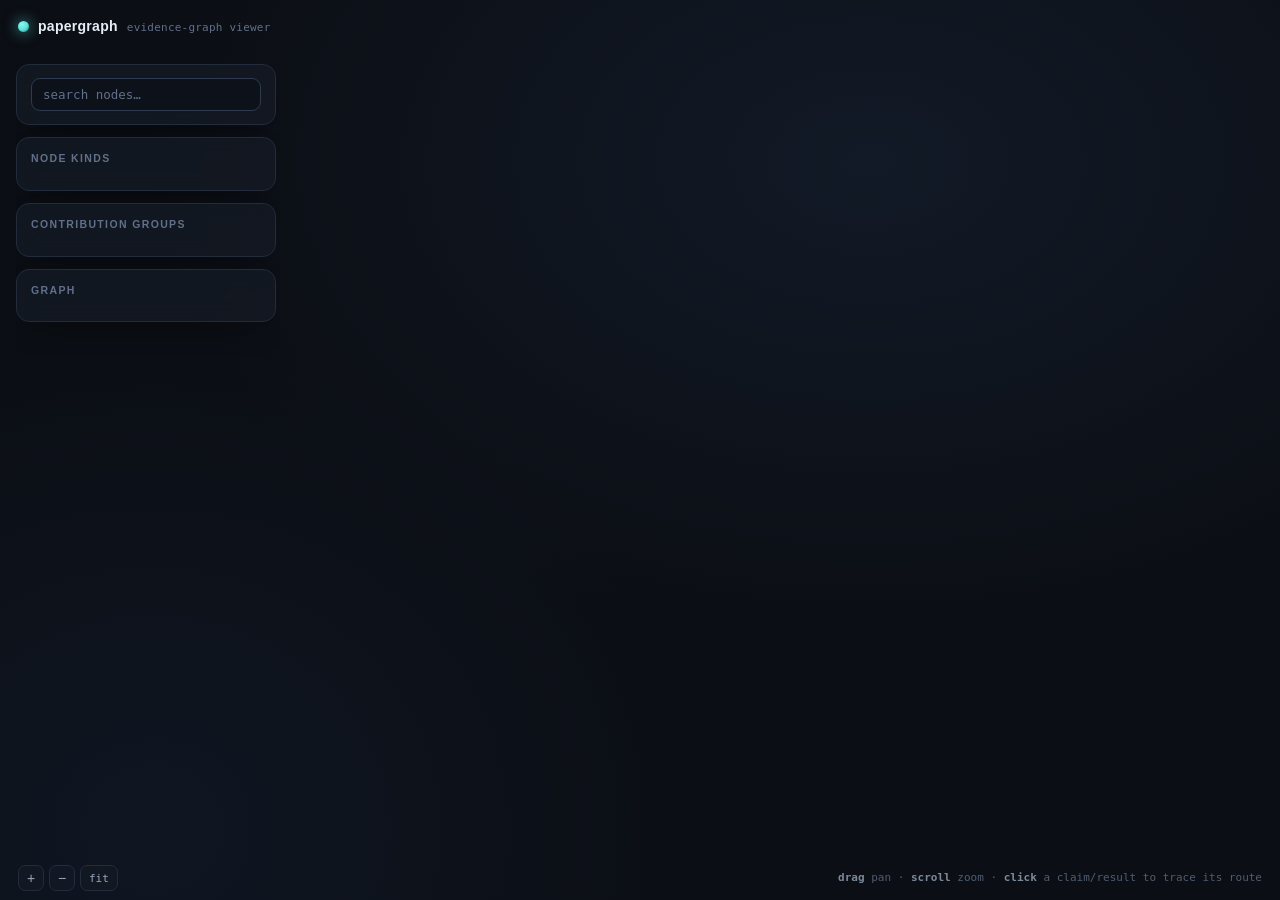
==== src/papergraph/viewer/index.html @ 684fbc09 "papergraph: initial independent release (P4 migration + P5 packaging) CLI (validator + static force-" ====
<!doctype html>
<html lang="en">
<head>
  <meta charset="utf-8">
  <meta name="viewport" content="width=device-width, initial-scale=1">
  <title>papergraph — evidence graph</title>
  <link rel="stylesheet" href="styles.css">
</head>
<body>
<div id="pg-root">
  <canvas id="pg-canvas"></canvas>

  <div id="pg-top">
    <div class="brand">
      <span class="mark"></span>
      <h1>papergraph</h1>
      <span class="sub">evidence-graph viewer</span>
    </div>
    <span class="paper" id="pg-paper"></span>
  </div>

  <div id="pg-rail">
    <div class="card">
      <input class="search" id="pg-search" placeholder="search nodes…" autocomplete="off" spellcheck="false">
    </div>
    <div class="card">
      <h2>Node kinds</h2>
      <div class="legend" id="pg-legend"></div>
    </div>
    <div class="card">
      <h2>Contribution groups</h2>
      <div class="grp" id="pg-groups"></div>
    </div>
    <div class="card">
      <h2>Graph</h2>
      <div class="stats" id="pg-stats"></div>
    </div>
  </div>

  <div id="pg-insp">
    <div class="ihead">
      <button class="iclose" id="pg-close" title="Close (Esc)">✕</button>
      <div id="pg-ihead-inner"></div>
    </div>
    <div class="ibody" id="pg-ibody"></div>
  </div>

  <div id="pg-bot">
    <div class="zoom">
      <button id="pg-zin" title="Zoom in">+</button>
      <button id="pg-zout" title="Zoom out">−</button>
      <button id="pg-zfit" title="Fit / reset" style="width:auto;padding:0 8px;font-size:11px;font-family:var(--mono)">fit</button>
    </div>
    <div class="crumb" id="pg-crumb" style="display:none"></div>
    <div class="hint"><b>drag</b> pan · <b>scroll</b> zoom · <b>click</b> a claim/result to trace its route</div>
  </div>

  <div id="pg-tip"></div>
</div>
  <script src="app.js"></script>
</body>
</html>
---- src/papergraph/viewer/styles.css ----
:root{
  --bg:#0b0e14; --bg2:#0d1119; --panel:rgba(20,26,36,.82); --panel-solid:#141a24;
  --stroke:#232c3a; --stroke2:#2e3a4d; --ink:#e6edf6; --ink-dim:#9aa8bd; --ink-faint:#61708a;
  --accent:#57e0d8; --accent-dim:#2c6f6c;
  --k-artifact:#e0a458; --k-procedure:#3fb8c4; --k-configuration:#8b7fd6;
  --k-result:#5fca7d; --k-claim:#e0678a; --k-gap:#ff5c6c;
  --mono:ui-monospace,"SF Mono","JetBrains Mono",Menlo,Consolas,monospace;
  --sans:ui-sans-serif,-apple-system,"Segoe UI",Roboto,Helvetica,Arial,sans-serif;
}
*{box-sizing:border-box}
#pg-root{position:fixed;inset:0;background:
   radial-gradient(1200px 800px at 68% 18%, #121a27 0%, rgba(18,26,39,0) 60%),
   radial-gradient(1000px 900px at 12% 92%, #0f1622 0%, rgba(15,22,34,0) 55%),
   var(--bg);
  color:var(--ink);font-family:var(--sans);overflow:hidden;
  font-size:14px;line-height:1.5;-webkit-font-smoothing:antialiased}
#pg-canvas{position:absolute;inset:0;display:block;cursor:grab}
#pg-canvas.dragging{cursor:grabbing}
#pg-canvas.overnode{cursor:pointer}

/* ---------- top bar ---------- */
#pg-top{position:absolute;top:0;left:0;right:0;height:52px;display:flex;align-items:center;
  gap:14px;padding:0 18px;pointer-events:none;z-index:5}
#pg-top .brand{display:flex;align-items:baseline;gap:9px;pointer-events:auto}
#pg-top .mark{width:11px;height:11px;border-radius:50%;
  background:radial-gradient(circle at 35% 30%,#8ff5ee,var(--accent) 55%,#1c6b67);
  box-shadow:0 0 14px 1px rgba(87,224,216,.6);align-self:center}
#pg-top h1{margin:0;font-size:14px;font-weight:600;letter-spacing:.02em}
#pg-top .sub{font-family:var(--mono);font-size:11px;color:var(--ink-faint);letter-spacing:.02em}
#pg-top .paper{margin-left:6px;font-size:12.5px;color:var(--ink-dim);pointer-events:auto;
  max-width:44vw;white-space:nowrap;overflow:hidden;text-overflow:ellipsis}

/* ---------- left rail ---------- */
#pg-rail{position:absolute;top:64px;left:16px;bottom:52px;width:264px;z-index:4;
  display:flex;flex-direction:column;gap:12px;overflow:hidden auto;padding-right:4px;
  scrollbar-width:thin;scrollbar-color:var(--stroke2) transparent}
#pg-rail::-webkit-scrollbar{width:7px}
#pg-rail::-webkit-scrollbar-thumb{background:var(--stroke2);border-radius:4px}
.card{background:var(--panel);backdrop-filter:blur(13px);-webkit-backdrop-filter:blur(13px);
  border:1px solid var(--stroke);border-radius:13px;padding:13px 14px;
  box-shadow:0 12px 34px -18px rgba(0,0,0,.8)}
.card h2{margin:0 0 10px;font-size:10.5px;font-weight:600;letter-spacing:.13em;
  text-transform:uppercase;color:var(--ink-faint)}
.search{width:100%;background:var(--bg2);border:1px solid var(--stroke2);border-radius:9px;
  color:var(--ink);font-family:var(--mono);font-size:12.5px;padding:8px 11px;outline:none}
.search:focus{border-color:var(--accent-dim);box-shadow:0 0 0 3px rgba(87,224,216,.09)}
.search::placeholder{color:var(--ink-faint)}

.legend{display:flex;flex-direction:column;gap:2px}
.leg{display:flex;align-items:center;gap:10px;padding:6px 7px;border-radius:8px;cursor:pointer;
  user-select:none;transition:background .12s}
.leg:hover{background:rgba(255,255,255,.04)}
.leg.off{opacity:.36}
.leg .dot{width:11px;height:11px;border-radius:50%;flex:none;box-shadow:0 0 9px -1px currentColor}
.leg .nm{flex:1;font-size:13px;text-transform:capitalize}
.leg .ct{font-family:var(--mono);font-size:11.5px;color:var(--ink-faint);font-variant-numeric:tabular-nums}
.leg.gaprow .dot{background:transparent;border:1.6px dashed var(--k-gap);box-shadow:none}

.grp{display:flex;flex-direction:column;gap:3px}
.grp .g{padding:8px 10px;border-radius:9px;cursor:pointer;border:1px solid transparent;
  transition:background .12s,border-color .12s;user-select:none}
.grp .g:hover{background:rgba(255,255,255,.045)}
.grp .g.active{background:rgba(87,224,216,.09);border-color:var(--accent-dim)}
.grp .g .t{font-size:12.5px;font-weight:550;line-height:1.35}
.grp .g .m{font-family:var(--mono);font-size:10.5px;color:var(--ink-faint);margin-top:3px;
  display:flex;gap:8px;flex-wrap:wrap}
.grp .g .m .tag{padding:1px 6px;border-radius:5px;background:rgba(255,255,255,.05)}

.stats{display:grid;grid-template-columns:1fr 1fr;gap:8px}
.stat{background:var(--bg2);border:1px solid var(--stroke);border-radius:9px;padding:8px 10px}
.stat .v{font-family:var(--mono);font-size:18px;font-weight:600;font-variant-numeric:tabular-nums;
  line-height:1.1}
.stat .l{font-size:10px;color:var(--ink-faint);text-transform:uppercase;letter-spacing:.08em;margin-top:2px}
.stat.gap .v{color:var(--k-gap)}

/* ---------- inspector (right glass floating) ---------- */
#pg-insp{position:absolute;top:64px;right:16px;bottom:52px;width:372px;max-width:calc(100vw - 32px);
  z-index:6;display:flex;flex-direction:column;
  background:var(--panel);backdrop-filter:blur(16px);-webkit-backdrop-filter:blur(16px);
  border:1px solid var(--stroke2);border-radius:15px;overflow:hidden;
  box-shadow:0 26px 60px -24px rgba(0,0,0,.85);
  transform:translateX(calc(100% + 26px));opacity:0;transition:transform .28s cubic-bezier(.22,.7,.3,1),opacity .2s;
  pointer-events:none}
#pg-insp.open{transform:none;opacity:1;pointer-events:auto}
#pg-insp .ihead{padding:16px 18px 13px;border-bottom:1px solid var(--stroke);position:relative}
#pg-insp .kindpill{display:inline-flex;align-items:center;gap:7px;font-family:var(--mono);
  font-size:10.5px;letter-spacing:.09em;text-transform:uppercase;padding:3px 9px;border-radius:20px;
  border:1px solid currentColor;margin-bottom:9px}
#pg-insp .kindpill .d{width:7px;height:7px;border-radius:50%;background:currentColor}
#pg-insp .ititle{font-size:16.5px;font-weight:600;line-height:1.3;letter-spacing:-.01em;
  text-wrap:balance;padding-right:26px}
#pg-insp .iloc{font-family:var(--mono);font-size:11px;color:var(--ink-faint);margin-top:7px}
#pg-insp .iclose{position:absolute;top:14px;right:14px;width:26px;height:26px;border-radius:7px;
  border:1px solid var(--stroke2);background:var(--bg2);color:var(--ink-dim);cursor:pointer;
  font-size:15px;line-height:1;display:grid;place-items:center;pointer-events:auto}
#pg-insp .iclose:hover{color:var(--ink);border-color:var(--accent-dim)}
#pg-insp .ibody{overflow:auto;padding:14px 18px 20px;flex:1;
  scrollbar-width:thin;scrollbar-color:var(--stroke2) transparent}
#pg-insp .ibody::-webkit-scrollbar{width:8px}
#pg-insp .ibody::-webkit-scrollbar-thumb{background:var(--stroke2);border-radius:4px}
.sec{margin-top:16px}
.sec:first-child{margin-top:0}
.sec .sh{font-size:10px;font-weight:600;letter-spacing:.13em;text-transform:uppercase;
  color:var(--ink-faint);margin-bottom:9px;display:flex;align-items:center;gap:8px}
.sec .sh .n{font-family:var(--mono);color:var(--ink-dim)}

.ev{border-left:2px solid var(--stroke2);padding:2px 0 2px 12px;margin-bottom:12px}
.ev .q{font-size:12.5px;line-height:1.55;color:var(--ink)}
.ev .q .qm{color:var(--ink-faint)}
.ev .meta{font-family:var(--mono);font-size:10.5px;color:var(--ink-faint);margin-top:6px;
  display:flex;gap:9px;flex-wrap:wrap}
.ev .meta .pg{color:var(--accent)}
.ev.recon{border-left-color:var(--k-configuration)}

table.meas{width:100%;border-collapse:collapse;font-variant-numeric:tabular-nums}
table.meas th{text-align:left;font-family:var(--mono);font-size:9.5px;font-weight:600;
  letter-spacing:.06em;text-transform:uppercase;color:var(--ink-faint);
  padding:0 8px 7px 0;border-bottom:1px solid var(--stroke)}
table.meas td{padding:7px 8px 7px 0;border-bottom:1px solid rgba(35,44,58,.55);font-size:12px;
  vertical-align:top}
table.meas td.val{font-family:var(--mono);font-weight:600;white-space:nowrap}
table.meas td .u{color:var(--ink-faint);font-weight:400}
table.meas tr:last-child td{border-bottom:none}
.avail{font-family:var(--mono);font-size:9px;padding:1px 5px;border-radius:4px;letter-spacing:.04em}
.avail.reported{background:rgba(95,202,125,.14);color:#8fe0a8}
.avail.derived{background:rgba(139,127,214,.16);color:#b3a9ea}
.avail.absent{background:rgba(255,92,108,.14);color:#ff9aa4}

.chain{display:flex;flex-direction:column;gap:0}
.chain .hop{display:flex;gap:10px;align-items:flex-start;position:relative;padding-bottom:4px}
.chain .hop .rail{display:flex;flex-direction:column;align-items:center;width:14px;flex:none}
.chain .hop .nd{width:11px;height:11px;border-radius:50%;margin-top:4px;flex:none;
  box-shadow:0 0 8px -1px currentColor;background:currentColor}
.chain .hop.gap .nd{background:transparent;border:1.5px dashed var(--k-gap);box-shadow:none}
.chain .hop .ln{width:2px;flex:1;min-height:16px;background:var(--stroke2);margin:2px 0}
.chain .hop.gap .ln,.chain .hop .ln.gapln{background:repeating-linear-gradient(to bottom,var(--k-gap) 0 3px,transparent 3px 7px)}
.chain .hop:last-child .ln{display:none}
.chain .hop .cnt{padding:2px 0 12px;min-width:0}
.chain .hop .cl{font-size:12.5px;line-height:1.35}
.chain .hop .ck{font-family:var(--mono);font-size:9.5px;color:var(--ink-faint);
  text-transform:uppercase;letter-spacing:.05em;margin-top:2px}
.chain .hop.gap .cl{color:var(--k-gap)}
.gapcard{background:rgba(255,92,108,.07);border:1px solid rgba(255,92,108,.3);border-radius:10px;
  padding:12px 13px;margin-top:4px}
.gapcard .q{font-size:12.5px;line-height:1.5;color:#ffd3d7}
.gapcard .lbl{font-family:var(--mono);font-size:9.5px;text-transform:uppercase;letter-spacing:.09em;
  color:var(--k-gap);margin-bottom:7px}
.gapcard .searched{margin-top:10px;font-family:var(--mono);font-size:10.5px;color:var(--ink-faint)}
.gapcard .searched b{color:var(--ink-dim);font-weight:600}
.pill-row{display:flex;flex-wrap:wrap;gap:6px;margin-top:4px}
.pill-row .p{font-family:var(--mono);font-size:10.5px;padding:3px 8px;border-radius:6px;
  background:var(--bg2);border:1px solid var(--stroke);color:var(--ink-dim);cursor:pointer}
.pill-row .p:hover{border-color:var(--accent-dim);color:var(--ink)}
.rationale{font-size:12px;line-height:1.55;color:var(--ink-dim);font-style:italic;margin-bottom:9px}
.hlbadge{display:inline-flex;align-items:center;gap:6px;font-family:var(--mono);font-size:9.5px;
  letter-spacing:.07em;text-transform:uppercase;color:#f0c065;margin:2px 0 9px;padding:3px 9px;
  border:1px solid rgba(224,164,88,.5);border-radius:20px;background:rgba(224,164,88,.09)}
.subbadge{display:inline-block;font-family:var(--mono);font-size:9.5px;letter-spacing:.07em;
  text-transform:uppercase;color:var(--ink-faint);margin:2px 0 9px;padding:3px 9px;
  border:1px solid var(--stroke2);border-radius:20px}
.supitem{border:1px solid var(--stroke);border-radius:10px;padding:11px 12px;margin-bottom:10px;background:var(--bg2)}
.suphead{font-size:12px;color:var(--ink-dim);margin-bottom:8px}
.suphead .badge{font-family:var(--mono);font-size:9px;text-transform:uppercase;padding:1px 6px;
  border-radius:4px;margin-right:6px;letter-spacing:.04em}
.suphead .badge.explicit{background:rgba(95,202,125,.16);color:#8fe0a8}
.suphead .badge.reconstructed{background:rgba(139,127,214,.16);color:#b3a9ea}
.lnknode{color:var(--ink);cursor:pointer;border-bottom:1px dotted var(--stroke2)}
.lnknode:hover{color:var(--accent);border-color:var(--accent)}

/* ---------- bottom bar ---------- */
#pg-bot{position:absolute;left:0;right:0;bottom:0;height:44px;display:flex;align-items:center;
  gap:14px;padding:0 18px;font-family:var(--mono);font-size:11px;color:var(--ink-faint);
  z-index:5;pointer-events:none}
#pg-bot .crumb{pointer-events:auto;display:flex;align-items:center;gap:9px;
  background:var(--panel);border:1px solid var(--stroke);border-radius:9px;padding:5px 11px;
  backdrop-filter:blur(10px);-webkit-backdrop-filter:blur(10px);max-width:60vw}
#pg-bot .crumb .lvl{color:var(--accent);font-weight:600}
#pg-bot .crumb .x{cursor:pointer;color:var(--ink-faint);padding-left:4px}
#pg-bot .crumb .x:hover{color:var(--ink)}
#pg-bot .hint{margin-left:auto;pointer-events:none;opacity:.8}
#pg-bot .hint b{color:var(--ink-dim);font-weight:600}
#pg-bot .zoom{pointer-events:auto;display:flex;gap:5px}
#pg-bot .zoom button{width:26px;height:26px;border-radius:7px;border:1px solid var(--stroke);
  background:var(--panel);color:var(--ink-dim);cursor:pointer;font-size:14px;line-height:1;
  backdrop-filter:blur(10px);-webkit-backdrop-filter:blur(10px)}
#pg-bot .zoom button:hover{color:var(--ink);border-color:var(--accent-dim)}

/* floating hover tooltip */
#pg-tip{position:absolute;z-index:8;pointer-events:none;background:var(--panel-solid);
  border:1px solid var(--stroke2);border-radius:8px;padding:6px 10px;font-size:12px;
  max-width:280px;box-shadow:0 10px 30px -12px rgba(0,0,0,.9);opacity:0;transition:opacity .1s;
  transform:translate(-50%,-118%)}
#pg-tip .tk{font-family:var(--mono);font-size:9.5px;text-transform:uppercase;letter-spacing:.06em;
  display:block;margin-bottom:2px}
@media (max-width:900px){
  #pg-rail{display:none}
  #pg-insp{width:calc(100vw - 32px);top:auto;bottom:52px;height:min(56vh,440px)}
  #pg-top .paper{max-width:30vw}
}
@media (prefers-reduced-motion:reduce){#pg-insp{transition:none}}
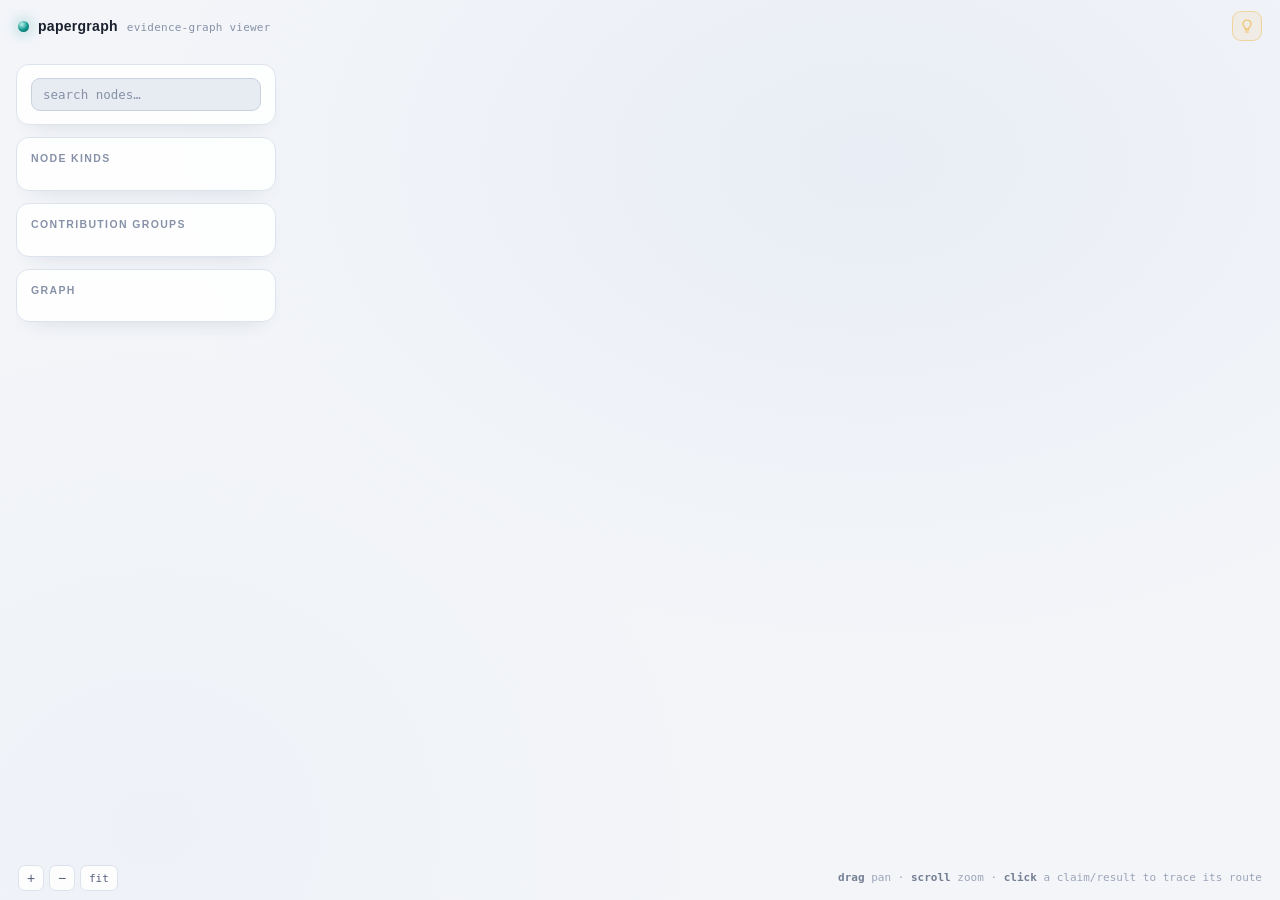
==== commit 247e8295: "viewer: light/dark toggle + full-chain highlight on claim click 1. Light/dark toggle: a bulb button " ====
--- a/src/papergraph/viewer/index.html
+++ b/src/papergraph/viewer/index.html
@@ -17,6 +17,11 @@
       <span class="sub">evidence-graph viewer</span>
     </div>
     <span class="paper" id="pg-paper"></span>
+    <button class="theme-btn" id="pg-theme" type="button" title="Toggle light / dark theme" aria-label="Toggle light / dark theme">
+      <svg viewBox="0 0 24 24" width="16" height="16" fill="none" stroke="currentColor" stroke-width="1.6" stroke-linecap="round" stroke-linejoin="round">
+        <path d="M9 18h6M10 21h4M12 3a6 6 0 0 0-3.5 10.9c.6.45 1 1.18 1 1.98V16h5v-.12c0-.8.4-1.53 1-1.98A6 6 0 0 0 12 3Z"/>
+      </svg>
+    </button>
   </div>
 
   <div id="pg-rail">
--- a/src/papergraph/viewer/styles.css
+++ b/src/papergraph/viewer/styles.css
@@ -29,6 +29,12 @@
 #pg-top .sub{font-family:var(--mono);font-size:11px;color:var(--ink-faint);letter-spacing:.02em}
 #pg-top .paper{margin-left:6px;font-size:12.5px;color:var(--ink-dim);pointer-events:auto;
   max-width:44vw;white-space:nowrap;overflow:hidden;text-overflow:ellipsis}
+#pg-top .theme-btn{margin-left:auto;pointer-events:auto;display:grid;place-items:center;
+  width:30px;height:30px;border-radius:9px;border:1px solid var(--stroke);
+  background:var(--panel);backdrop-filter:blur(10px);-webkit-backdrop-filter:blur(10px);
+  color:var(--ink-dim);cursor:pointer;transition:color .15s,border-color .15s,background .15s}
+#pg-top .theme-btn:hover{color:var(--ink);border-color:var(--accent-dim)}
+#pg-top .theme-btn.on{color:#f0c065;border-color:rgba(240,192,101,.55);background:rgba(240,192,101,.12)}
 
 /* ---------- left rail ---------- */
 #pg-rail{position:absolute;top:64px;left:16px;bottom:52px;width:264px;z-index:4;
@@ -198,3 +204,37 @@
   #pg-top .paper{max-width:30vw}
 }
 @media (prefers-reduced-motion:reduce){#pg-insp{transition:none}}
+
+/* ---------- light theme (data-theme="light", set by the bulb toggle in app.js;
+   defaults to the OS preference on first load, then remembers the manual choice) ---------- */
+:root[data-theme="light"]{
+  --bg:#f3f5f9; --bg2:#e7ebf2; --panel:rgba(255,255,255,.86); --panel-solid:#ffffff;
+  --stroke:#dde3ec; --stroke2:#c9d1de; --ink:#1a212e; --ink-dim:#55617a; --ink-faint:#8792a8;
+  --accent:#0e948c; --accent-dim:#8fd6d1;
+}
+:root[data-theme="light"] #pg-root{background:
+   radial-gradient(1200px 800px at 68% 18%, #e9edf5 0%, rgba(233,237,245,0) 60%),
+   radial-gradient(1000px 900px at 12% 92%, #eef1f7 0%, rgba(238,241,247,0) 55%),
+   var(--bg);}
+:root[data-theme="light"] #pg-top .mark{background:radial-gradient(circle at 35% 30%,#bdf3ee,var(--accent) 55%,#0a5e58);
+  box-shadow:0 0 14px 1px rgba(14,148,140,.4)}
+:root[data-theme="light"] .card,
+:root[data-theme="light"] #pg-insp,
+:root[data-theme="light"] #pg-bot .crumb,
+:root[data-theme="light"] #pg-bot .zoom button,
+:root[data-theme="light"] #pg-top .theme-btn{box-shadow:0 10px 26px -16px rgba(30,40,60,.2)}
+:root[data-theme="light"] #pg-tip{box-shadow:0 10px 24px -12px rgba(30,40,60,.25)}
+:root[data-theme="light"] .search:focus{box-shadow:0 0 0 3px rgba(14,148,140,.12)}
+:root[data-theme="light"] .leg:hover,
+:root[data-theme="light"] .grp .g:hover{background:rgba(10,20,35,.045)}
+:root[data-theme="light"] .grp .g.active{background:rgba(14,148,140,.10)}
+:root[data-theme="light"] .grp .g .m .tag{background:rgba(10,20,35,.05)}
+:root[data-theme="light"] table.meas td{border-bottom:1px solid rgba(20,30,45,.12)}
+:root[data-theme="light"] .avail.reported{background:rgba(24,128,72,.14);color:#137a41}
+:root[data-theme="light"] .avail.derived{background:rgba(108,90,196,.14);color:#5b46b8}
+:root[data-theme="light"] .avail.absent{background:rgba(211,52,68,.13);color:#b3243b}
+:root[data-theme="light"] .gapcard{background:rgba(211,52,68,.06);border-color:rgba(211,52,68,.28)}
+:root[data-theme="light"] .gapcard .q{color:#9c2436}
+:root[data-theme="light"] .hlbadge{color:#8a5c1c;border-color:rgba(176,116,32,.5);background:rgba(176,116,32,.10)}
+:root[data-theme="light"] .suphead .badge.explicit{background:rgba(24,128,72,.14);color:#137a41}
+:root[data-theme="light"] .suphead .badge.reconstructed{background:rgba(108,90,196,.14);color:#5b46b8}
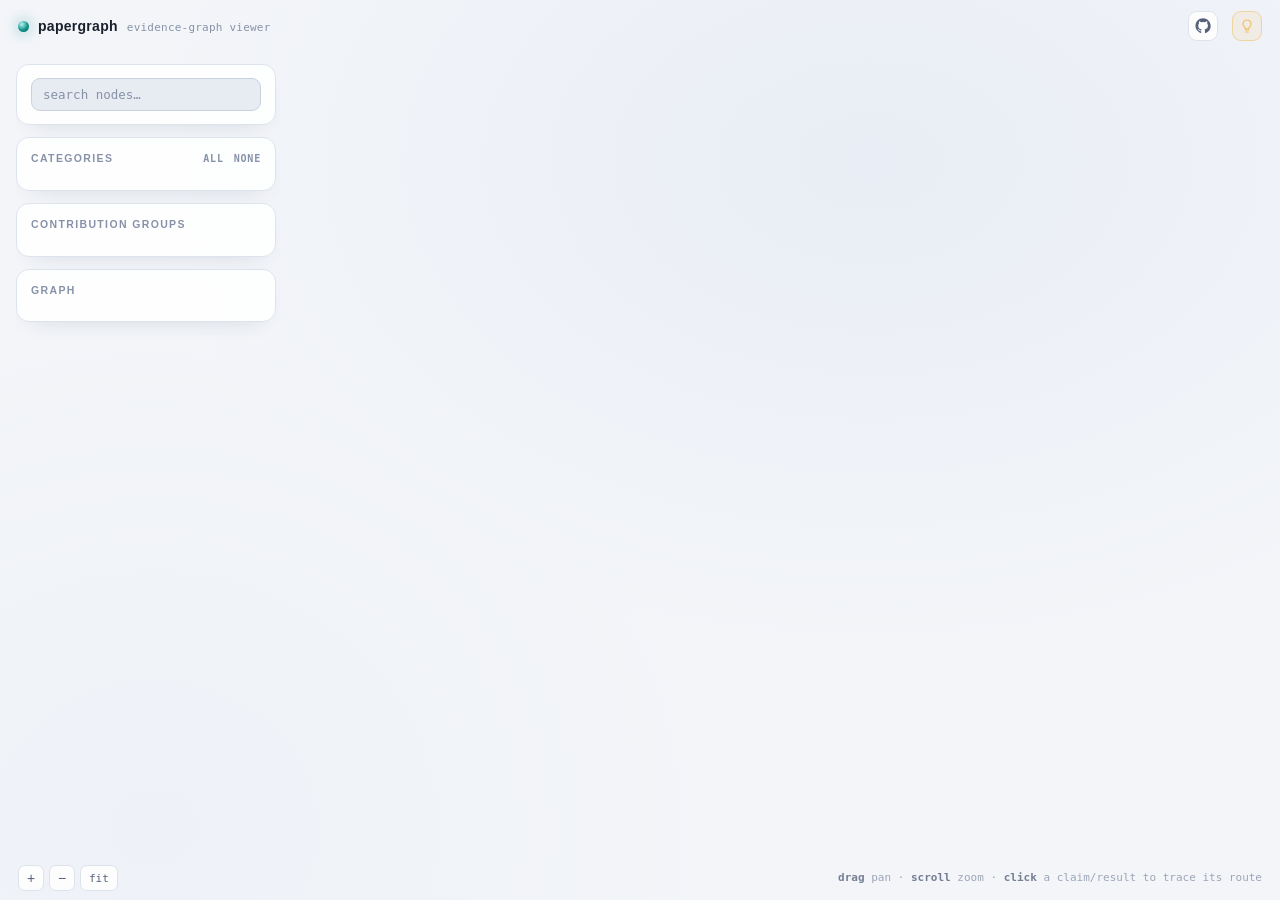
==== commit 90315d7f: "viewer: rename kind legend to Categories, add All/None bulk toggle, GitHub link 1. 'Node kinds' -> '" ====
--- a/src/papergraph/viewer/index.html
+++ b/src/papergraph/viewer/index.html
@@ -17,7 +17,18 @@
       <span class="sub">evidence-graph viewer</span>
     </div>
     <span class="paper" id="pg-paper"></span>
-    <button class="theme-btn" id="pg-theme" type="button" title="Toggle light / dark theme" aria-label="Toggle light / dark theme">
+    <a class="icon-btn" id="pg-github" href="https://github.com/ZakuZakuu/papergraph" target="_blank" rel="noopener noreferrer" title="View on GitHub" aria-label="View on GitHub">
+      <svg viewBox="0 0 24 24" width="16" height="16" fill="currentColor">
+        <path d="M12 .5C5.73.5.75 5.48.75 11.75c0 5.02 3.26 9.28 7.78 10.78.57.1.78-.25.78-.55
+          0-.27-.01-1.16-.02-2.11-3.17.69-3.84-1.35-3.84-1.35-.52-1.32-1.26-1.67-1.26-1.67-1.03-.7.08-.69.08-.69
+          1.14.08 1.74 1.17 1.74 1.17 1.01 1.73 2.65 1.23 3.3.94.1-.73.4-1.23.72-1.51-2.53-.29-5.19-1.27-5.19-5.63
+          0-1.24.44-2.26 1.17-3.05-.12-.29-.51-1.45.11-3.02 0 0 .96-.31 3.14 1.16a10.9 10.9 0 0 1 5.72 0
+          c2.18-1.47 3.14-1.16 3.14-1.16.62 1.57.23 2.73.11 3.02.73.79 1.17 1.81 1.17 3.05 0 4.37-2.67 5.34-5.21 5.62
+          .41.36.77 1.07.77 2.15 0 1.55-.01 2.8-.01 3.18 0 .3.2.66.79.55 4.52-1.51 7.78-5.76 7.78-10.78
+          C23.25 5.48 18.27.5 12 .5Z"/>
+      </svg>
+    </a>
+    <button class="icon-btn theme-btn" id="pg-theme" type="button" title="Toggle light / dark theme" aria-label="Toggle light / dark theme">
       <svg viewBox="0 0 24 24" width="16" height="16" fill="none" stroke="currentColor" stroke-width="1.6" stroke-linecap="round" stroke-linejoin="round">
         <path d="M9 18h6M10 21h4M12 3a6 6 0 0 0-3.5 10.9c.6.45 1 1.18 1 1.98V16h5v-.12c0-.8.4-1.53 1-1.98A6 6 0 0 0 12 3Z"/>
       </svg>
@@ -29,7 +40,13 @@
       <input class="search" id="pg-search" placeholder="search nodes…" autocomplete="off" spellcheck="false">
     </div>
     <div class="card">
-      <h2>Node kinds</h2>
+      <div class="card-head">
+        <h2>Categories</h2>
+        <div class="head-actions">
+          <button type="button" id="pg-legend-all">All</button>
+          <button type="button" id="pg-legend-none">None</button>
+        </div>
+      </div>
       <div class="legend" id="pg-legend"></div>
     </div>
     <div class="card">
--- a/src/papergraph/viewer/styles.css
+++ b/src/papergraph/viewer/styles.css
@@ -29,11 +29,13 @@
 #pg-top .sub{font-family:var(--mono);font-size:11px;color:var(--ink-faint);letter-spacing:.02em}
 #pg-top .paper{margin-left:6px;font-size:12.5px;color:var(--ink-dim);pointer-events:auto;
   max-width:44vw;white-space:nowrap;overflow:hidden;text-overflow:ellipsis}
-#pg-top .theme-btn{margin-left:auto;pointer-events:auto;display:grid;place-items:center;
+#pg-top .icon-btn{pointer-events:auto;display:grid;place-items:center;
   width:30px;height:30px;border-radius:9px;border:1px solid var(--stroke);
   background:var(--panel);backdrop-filter:blur(10px);-webkit-backdrop-filter:blur(10px);
-  color:var(--ink-dim);cursor:pointer;transition:color .15s,border-color .15s,background .15s}
-#pg-top .theme-btn:hover{color:var(--ink);border-color:var(--accent-dim)}
+  color:var(--ink-dim);cursor:pointer;text-decoration:none;
+  transition:color .15s,border-color .15s,background .15s}
+#pg-top .icon-btn:hover{color:var(--ink);border-color:var(--accent-dim)}
+#pg-top #pg-github{margin-left:auto}
 #pg-top .theme-btn.on{color:#f0c065;border-color:rgba(240,192,101,.55);background:rgba(240,192,101,.12)}
 
 /* ---------- left rail ---------- */
@@ -47,6 +49,13 @@
   box-shadow:0 12px 34px -18px rgba(0,0,0,.8)}
 .card h2{margin:0 0 10px;font-size:10.5px;font-weight:600;letter-spacing:.13em;
   text-transform:uppercase;color:var(--ink-faint)}
+.card-head{display:flex;align-items:baseline;justify-content:space-between;margin-bottom:10px}
+.card-head h2{margin-bottom:0}
+.card-head .head-actions{display:flex;gap:10px}
+.card-head .head-actions button{background:none;border:none;padding:0;cursor:pointer;
+  font-family:var(--mono);font-size:10px;font-weight:600;letter-spacing:.08em;
+  text-transform:uppercase;color:var(--ink-faint);transition:color .12s}
+.card-head .head-actions button:hover{color:var(--accent)}
 .search{width:100%;background:var(--bg2);border:1px solid var(--stroke2);border-radius:9px;
   color:var(--ink);font-family:var(--mono);font-size:12.5px;padding:8px 11px;outline:none}
 .search:focus{border-color:var(--accent-dim);box-shadow:0 0 0 3px rgba(87,224,216,.09)}
@@ -222,7 +231,7 @@
 :root[data-theme="light"] #pg-insp,
 :root[data-theme="light"] #pg-bot .crumb,
 :root[data-theme="light"] #pg-bot .zoom button,
-:root[data-theme="light"] #pg-top .theme-btn{box-shadow:0 10px 26px -16px rgba(30,40,60,.2)}
+:root[data-theme="light"] #pg-top .icon-btn{box-shadow:0 10px 26px -16px rgba(30,40,60,.2)}
 :root[data-theme="light"] #pg-tip{box-shadow:0 10px 24px -12px rgba(30,40,60,.25)}
 :root[data-theme="light"] .search:focus{box-shadow:0 0 0 3px rgba(14,148,140,.12)}
 :root[data-theme="light"] .leg:hover,
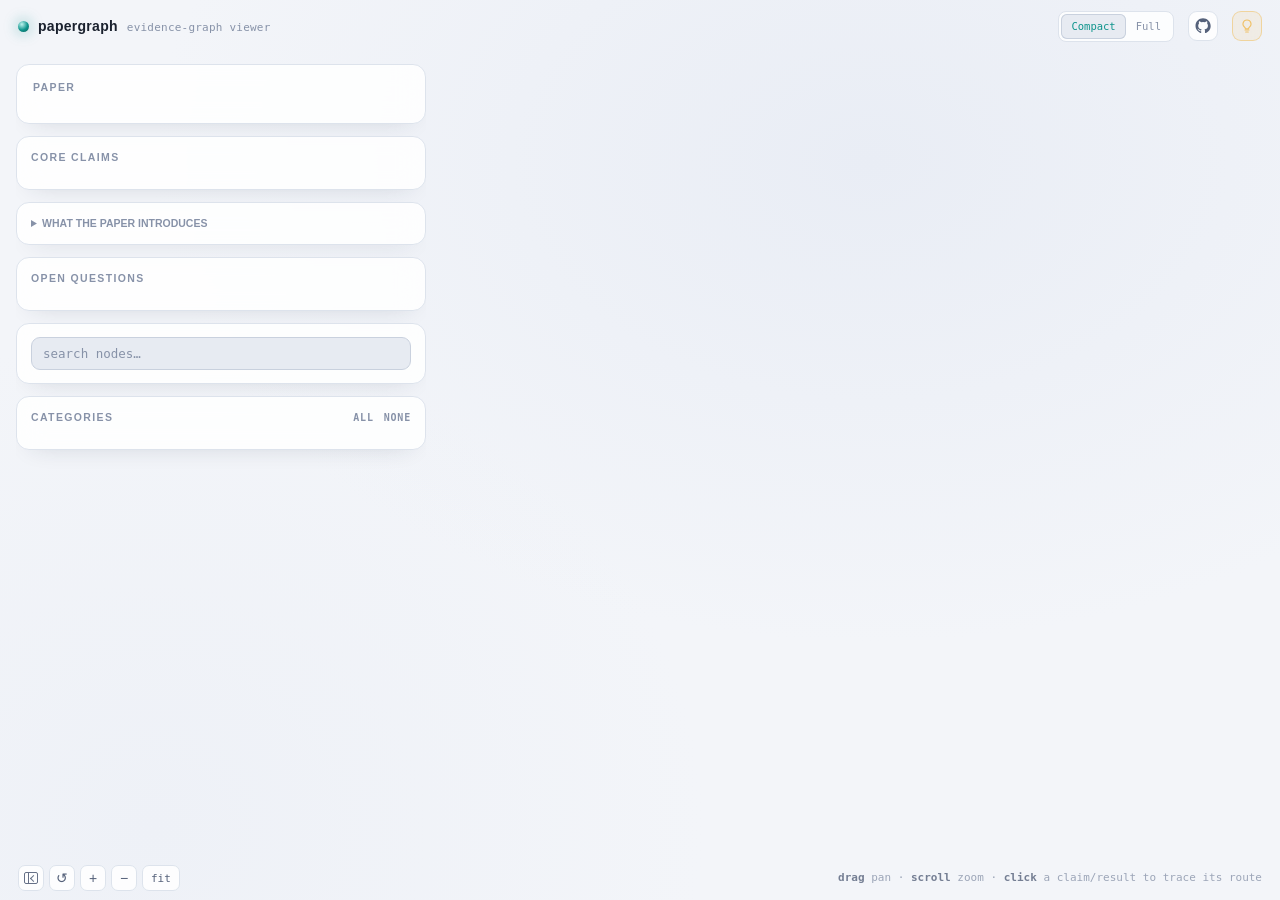
==== commit 10f2a63f: "viewer: restore compact claim-first experience" ====
--- a/src/papergraph/viewer/index.html
+++ b/src/papergraph/viewer/index.html
@@ -17,6 +17,10 @@
       <span class="sub">evidence-graph viewer</span>
     </div>
     <span class="paper" id="pg-paper"></span>
+    <div class="view-switch" role="group" aria-label="Graph view">
+      <button id="pg-mode-compact" class="active" type="button" aria-pressed="true">Compact</button>
+      <button id="pg-mode-full" type="button" aria-pressed="false">Full</button>
+    </div>
     <a class="icon-btn" id="pg-github" href="https://github.com/ZakuZakuu/papergraph" target="_blank" rel="noopener noreferrer" title="View on GitHub" aria-label="View on GitHub">
       <svg viewBox="0 0 24 24" width="16" height="16" fill="currentColor">
         <path d="M12 .5C5.73.5.75 5.48.75 11.75c0 5.02 3.26 9.28 7.78 10.78.57.1.78-.25.78-.55
@@ -36,6 +40,24 @@
   </div>
 
   <div id="pg-rail">
+    <section class="card paper-overview">
+      <h2>Paper</h2>
+      <div class="paper-summary" id="pg-paper-summary"></div>
+      <div class="reading-basis" id="pg-reading-basis"></div>
+      <div class="reading-stats" id="pg-reading-stats"></div>
+    </section>
+    <section class="card" id="pg-core-claims">
+      <h2>Core claims</h2>
+      <div class="reading-outline" id="pg-outline"></div>
+    </section>
+    <details class="card introduces" id="pg-introduces">
+      <summary>What the paper introduces</summary>
+      <div id="pg-structural"></div>
+    </details>
+    <section class="card questions-card">
+      <h2>Open questions</h2>
+      <div class="open-questions" id="pg-open-questions"></div>
+    </section>
     <div class="card">
       <input class="search" id="pg-search" placeholder="search nodes…" autocomplete="off" spellcheck="false">
     </div>
@@ -49,26 +71,47 @@
       </div>
       <div class="legend" id="pg-legend"></div>
     </div>
-    <div class="card">
-      <h2>Contribution groups</h2>
-      <div class="grp" id="pg-groups"></div>
-    </div>
-    <div class="card">
+    <div class="card full-only">
       <h2>Graph</h2>
       <div class="stats" id="pg-stats"></div>
     </div>
   </div>
+  <div id="pg-rail-resizer" role="separator" tabindex="0"
+    aria-label="Resize sidebar" aria-orientation="vertical"
+    aria-valuemin="320" aria-valuemax="600" aria-valuenow="410"></div>
 
-  <div id="pg-insp">
+  <div id="pg-claim-browser" class="detail-panel claim-panel">
     <div class="ihead">
-      <button class="iclose" id="pg-close" title="Close (Esc)">✕</button>
-      <div id="pg-ihead-inner"></div>
+      <button class="iclose" id="pg-claim-close" title="Close claim browser" aria-label="Close claim browser">✕</button>
+      <div id="pg-claim-head"></div>
     </div>
-    <div class="ibody" id="pg-ibody"></div>
+    <div class="ibody" id="pg-claim-body"></div>
+  </div>
+  <div id="pg-claim-resizer" role="separator" tabindex="0"
+    aria-label="Resize claim browser" aria-orientation="vertical"
+    aria-valuemin="300" aria-valuemax="520" aria-valuenow="372"></div>
+
+  <div id="pg-detail-inspector" class="detail-panel node-panel">
+    <div class="ihead">
+      <button class="iclose" id="pg-detail-close" title="Close inspector" aria-label="Close inspector">✕</button>
+      <div id="pg-detail-head"></div>
+    </div>
+    <div class="ibody" id="pg-detail-body"></div>
+  </div>
+  <div id="pg-detail-resizer" role="separator" tabindex="0"
+    aria-label="Resize node inspector" aria-orientation="vertical"
+    aria-valuemin="300" aria-valuemax="520" aria-valuenow="372"></div>
+  <div class="claim-detail-tabs" id="pg-mobile-tabs" aria-label="Inspector view">
+    <button type="button" id="pg-tab-claim" class="active">Claim</button>
+    <button type="button" id="pg-tab-detail">Node</button>
   </div>
 
   <div id="pg-bot">
     <div class="zoom">
+      <button id="pg-rail-toggle" type="button" title="Collapse sidebar"
+        aria-label="Collapse sidebar" aria-expanded="true"><span class="sidebar-glyph" aria-hidden="true"></span></button>
+      <button id="pg-layout-reset" type="button" title="Restore default layout"
+        aria-label="Restore default layout">&#8634;</button>
       <button id="pg-zin" title="Zoom in">+</button>
       <button id="pg-zout" title="Zoom out">−</button>
       <button id="pg-zfit" title="Fit / reset" style="width:auto;padding:0 8px;font-size:11px;font-family:var(--mono)">fit</button>
--- a/src/papergraph/viewer/styles.css
+++ b/src/papergraph/viewer/styles.css
@@ -4,6 +4,8 @@
   --accent:#57e0d8; --accent-dim:#2c6f6c;
   --k-artifact:#e0a458; --k-procedure:#3fb8c4; --k-configuration:#8b7fd6;
   --k-result:#5fca7d; --k-claim:#e0678a; --k-gap:#ff5c6c;
+  --k-contribution:#e0a458; --k-result-region:#66b8a8;
+  --rail-width:410px; --claim-width:372px; --detail-width:372px;
   --mono:ui-monospace,"SF Mono","JetBrains Mono",Menlo,Consolas,monospace;
   --sans:ui-sans-serif,-apple-system,"Segoe UI",Roboto,Helvetica,Arial,sans-serif;
 }
@@ -29,26 +31,102 @@
 #pg-top .sub{font-family:var(--mono);font-size:11px;color:var(--ink-faint);letter-spacing:.02em}
 #pg-top .paper{margin-left:6px;font-size:12.5px;color:var(--ink-dim);pointer-events:auto;
   max-width:44vw;white-space:nowrap;overflow:hidden;text-overflow:ellipsis}
+.view-switch{display:flex;align-items:center;padding:2px;border:1px solid var(--stroke);
+  border-radius:8px;background:var(--panel);pointer-events:auto;margin-left:auto}
+.view-switch button{height:25px;padding:0 10px;border:0;border-radius:6px;background:transparent;
+  color:var(--ink-faint);font-family:var(--mono);font-size:10.5px;cursor:pointer}
+.view-switch button:hover{color:var(--ink)}
+.view-switch button.active{background:var(--bg2);color:var(--accent);box-shadow:inset 0 0 0 1px var(--stroke2)}
 #pg-top .icon-btn{pointer-events:auto;display:grid;place-items:center;
   width:30px;height:30px;border-radius:9px;border:1px solid var(--stroke);
   background:var(--panel);backdrop-filter:blur(10px);-webkit-backdrop-filter:blur(10px);
   color:var(--ink-dim);cursor:pointer;text-decoration:none;
   transition:color .15s,border-color .15s,background .15s}
 #pg-top .icon-btn:hover{color:var(--ink);border-color:var(--accent-dim)}
-#pg-top #pg-github{margin-left:auto}
+#pg-top #pg-github{margin-left:0}
 #pg-top .theme-btn.on{color:#f0c065;border-color:rgba(240,192,101,.55);background:rgba(240,192,101,.12)}
 
 /* ---------- left rail ---------- */
-#pg-rail{position:absolute;top:64px;left:16px;bottom:52px;width:264px;z-index:4;
-  display:flex;flex-direction:column;gap:12px;overflow:hidden auto;padding-right:4px;
-  scrollbar-width:thin;scrollbar-color:var(--stroke2) transparent}
-#pg-rail::-webkit-scrollbar{width:7px}
-#pg-rail::-webkit-scrollbar-thumb{background:var(--stroke2);border-radius:4px}
+#pg-rail{position:absolute;top:64px;left:16px;bottom:52px;width:var(--rail-width);z-index:4;
+  display:flex;flex-direction:column;gap:12px;overflow:hidden auto;padding-right:0;
+  scrollbar-width:none;
+  transition:width .22s cubic-bezier(.22,.7,.3,1)}
+#pg-rail::-webkit-scrollbar{display:none}
+#pg-rail-resizer{position:absolute;top:64px;bottom:52px;
+  left:calc(16px + var(--rail-width) - 3px);width:7px;z-index:6;
+  cursor:col-resize;touch-action:none;outline:none}
+#pg-rail-resizer::after{content:"";position:absolute;top:8px;bottom:8px;left:3px;width:1px;
+  background:transparent;transition:background .12s,box-shadow .12s}
+#pg-rail-resizer:hover::after,#pg-rail-resizer:focus-visible::after,
+#pg-rail-resizer.dragging::after{background:var(--accent);box-shadow:0 0 8px var(--accent)}
+.rail-resizing #pg-rail{transition:none}
+.rail-resizing,#pg-rail-resizer.dragging{cursor:col-resize}
+.rail-collapsed #pg-rail{width:16px;overflow:hidden;padding:0}
+.rail-collapsed #pg-rail .card{display:none}
+.rail-collapsed #pg-rail-resizer{display:none}
+.rail-collapsed.rail-resizing #pg-rail-resizer{display:block;left:29px}
 .card{background:var(--panel);backdrop-filter:blur(13px);-webkit-backdrop-filter:blur(13px);
   border:1px solid var(--stroke);border-radius:13px;padding:13px 14px;
   box-shadow:0 12px 34px -18px rgba(0,0,0,.8)}
 .card h2{margin:0 0 10px;font-size:10.5px;font-weight:600;letter-spacing:.13em;
   text-transform:uppercase;color:var(--ink-faint)}
+.full-only{display:none}
+#pg-root.compact-mode .compact-only{display:block}
+#pg-root.full-mode .full-only{display:block}
+
+.paper-overview{padding:15px 16px}
+.paper-summary{font-size:15px;font-weight:600;line-height:1.35;text-wrap:balance}
+.reading-basis{margin-top:9px;font-size:11.5px;line-height:1.45;color:var(--ink-faint)}
+.reading-stats{display:flex;gap:7px;flex-wrap:wrap;margin-top:12px}
+.reading-stats .summary-stat{font-family:var(--mono);font-size:10.5px;color:var(--ink-dim);
+  border:1px solid var(--stroke);background:var(--bg2);padding:3px 7px;border-radius:6px}
+.reading-stats .summary-stat b{color:var(--ink);font-size:12px;margin-right:3px}
+.reading-stats .summary-stat.gaps b{color:var(--k-gap)}
+
+.reading-outline{display:flex;flex-direction:column;gap:13px}
+.outline-group{border-top:1px solid var(--stroke);padding-top:12px}
+.outline-group:first-child{border-top:0;padding-top:0}
+.outline-group.active .outline-title{color:var(--accent)}
+.outline-group-head{width:100%;display:grid;grid-template-columns:28px minmax(0,1fr) auto;
+  gap:9px;align-items:start;border:0;background:transparent;color:inherit;text-align:left;
+  padding:3px 2px 7px;cursor:pointer}
+.outline-group-head:hover .outline-title{color:var(--accent)}
+.outline-index{font-family:var(--mono);font-size:10px;color:var(--k-contribution);padding-top:2px}
+.outline-title{font-size:13.5px;font-weight:600;line-height:1.35;transition:color .12s}
+.outline-type{font-family:var(--mono);font-size:9px;text-transform:uppercase;color:var(--ink-faint);
+  border:1px solid var(--stroke);border-radius:5px;padding:2px 5px}
+.outline-claims{display:flex;flex-direction:column;gap:4px;margin-left:30px}
+.outline-summary{margin:0 2px 8px 30px;font-size:11.5px;line-height:1.45;color:var(--ink-dim)}
+.outline-claim{width:100%;display:grid;grid-template-columns:28px minmax(0,1fr);
+  gap:7px;padding:8px 9px;border:1px solid transparent;border-radius:8px;
+  background:transparent;color:inherit;text-align:left;cursor:pointer}
+.outline-claim:hover{background:rgba(255,255,255,.04)}
+.outline-claim.active{background:rgba(224,103,138,.09);border-color:rgba(224,103,138,.38)}
+.claim-star{color:#f0c065;font-size:11px;line-height:1.45}
+.claim-label{font-size:12.5px;line-height:1.4}
+.claim-support{grid-column:2;font-family:var(--mono);font-size:9.5px;color:var(--ink-faint);
+  display:flex;gap:8px;flex-wrap:wrap;margin-top:1px}
+.claim-support .unsupported{color:var(--k-gap)}
+.outline-empty{margin-left:30px;color:var(--ink-faint);font-size:11.5px;padding:2px 9px 5px}
+.introduces{padding:0}
+.introduces summary{padding:13px 14px;cursor:pointer;font-size:10.5px;font-weight:600;
+  text-transform:uppercase;color:var(--ink-faint);list-style-position:inside}
+.introduces[open] summary{border-bottom:1px solid var(--stroke)}
+#pg-structural{padding:4px 14px 14px}
+.structural-group{padding:10px 0;border-bottom:1px solid var(--stroke)}
+.structural-group:last-child{border-bottom:0}
+.structural-title{font-size:12.5px;font-weight:600;line-height:1.4}
+
+.open-questions{display:flex;flex-direction:column;gap:6px}
+.open-question{display:grid;grid-template-columns:18px minmax(0,1fr);gap:7px;width:100%;
+  padding:8px 9px;border:1px solid rgba(255,92,108,.18);border-radius:8px;
+  background:rgba(255,92,108,.045);color:inherit;text-align:left;cursor:pointer}
+.open-question:hover{border-color:rgba(255,92,108,.42)}
+.open-question .qmark{color:var(--k-gap);font-family:var(--mono);font-weight:700}
+.open-question .qtext{font-size:12px;line-height:1.4}
+.open-question .qcat{grid-column:2;font-family:var(--mono);font-size:9px;color:var(--ink-faint);
+  text-transform:uppercase}
+.open-question-empty{font-size:11.5px;color:var(--ink-faint)}
 .card-head{display:flex;align-items:baseline;justify-content:space-between;margin-bottom:10px}
 .card-head h2{margin-bottom:0}
 .card-head .head-actions{display:flex;gap:10px}
@@ -88,31 +166,93 @@
 .stat .l{font-size:10px;color:var(--ink-faint);text-transform:uppercase;letter-spacing:.08em;margin-top:2px}
 .stat.gap .v{color:var(--k-gap)}
 
-/* ---------- inspector (right glass floating) ---------- */
-#pg-insp{position:absolute;top:64px;right:16px;bottom:52px;width:372px;max-width:calc(100vw - 32px);
+/* ---------- claim browser + adjacent detail inspector ---------- */
+.detail-panel{position:absolute;top:64px;right:16px;bottom:52px;width:var(--detail-width);max-width:calc(100vw - 32px);
   z-index:6;display:flex;flex-direction:column;
   background:var(--panel);backdrop-filter:blur(16px);-webkit-backdrop-filter:blur(16px);
   border:1px solid var(--stroke2);border-radius:15px;overflow:hidden;
   box-shadow:0 26px 60px -24px rgba(0,0,0,.85);
   transform:translateX(calc(100% + 26px));opacity:0;transition:transform .28s cubic-bezier(.22,.7,.3,1),opacity .2s;
   pointer-events:none}
-#pg-insp.open{transform:none;opacity:1;pointer-events:auto}
-#pg-insp .ihead{padding:16px 18px 13px;border-bottom:1px solid var(--stroke);position:relative}
-#pg-insp .kindpill{display:inline-flex;align-items:center;gap:7px;font-family:var(--mono);
+.detail-panel.open{transform:none;opacity:1;pointer-events:auto}
+#pg-detail-inspector{transition:right .22s,transform .28s cubic-bezier(.22,.7,.3,1),opacity .2s}
+#pg-claim-browser{width:var(--claim-width)}
+.claim-browsing #pg-detail-inspector{right:calc(28px + var(--claim-width))}
+#pg-claim-resizer{display:none;position:absolute;top:64px;bottom:52px;
+  right:calc(16px + var(--claim-width) - 3px);width:7px;z-index:7;
+  cursor:col-resize;touch-action:none;outline:none}
+#pg-claim-browser.open + #pg-claim-resizer{display:block}
+#pg-claim-resizer::after{content:"";position:absolute;top:8px;bottom:8px;left:3px;width:1px;
+  background:transparent;transition:background .12s,box-shadow .12s}
+#pg-claim-resizer:hover::after,#pg-claim-resizer:focus-visible::after,
+#pg-claim-resizer.dragging::after{background:var(--accent);box-shadow:0 0 8px var(--accent)}
+#pg-detail-resizer{display:none;position:absolute;top:64px;bottom:52px;
+  left:auto;right:calc(16px + var(--detail-width) - 3px);width:7px;z-index:7;
+  cursor:col-resize;touch-action:none;outline:none}
+#pg-detail-inspector.open + #pg-detail-resizer{display:block}
+.claim-browsing #pg-detail-resizer{right:calc(28px + var(--claim-width) + var(--detail-width) - 3px)}
+#pg-detail-resizer::after{content:"";position:absolute;top:8px;bottom:8px;left:3px;width:1px;
+  background:transparent;transition:background .12s,box-shadow .12s}
+#pg-detail-resizer:hover::after,#pg-detail-resizer:focus-visible::after,
+#pg-detail-resizer.dragging::after{background:var(--accent);box-shadow:0 0 8px var(--accent)}
+.detail-resizing #pg-detail-inspector,.claim-resizing #pg-claim-browser{transition:none}
+.detail-panel .ihead{padding:16px 18px 13px;border-bottom:1px solid var(--stroke);position:relative}
+.detail-panel .kindpill{display:inline-flex;align-items:center;gap:7px;font-family:var(--mono);
   font-size:10.5px;letter-spacing:.09em;text-transform:uppercase;padding:3px 9px;border-radius:20px;
   border:1px solid currentColor;margin-bottom:9px}
-#pg-insp .kindpill .d{width:7px;height:7px;border-radius:50%;background:currentColor}
-#pg-insp .ititle{font-size:16.5px;font-weight:600;line-height:1.3;letter-spacing:-.01em;
+.detail-panel .kindpill .d{width:7px;height:7px;border-radius:50%;background:currentColor}
+.detail-panel .ititle{font-size:16.5px;font-weight:600;line-height:1.3;letter-spacing:0;
   text-wrap:balance;padding-right:26px}
-#pg-insp .iloc{font-family:var(--mono);font-size:11px;color:var(--ink-faint);margin-top:7px}
-#pg-insp .iclose{position:absolute;top:14px;right:14px;width:26px;height:26px;border-radius:7px;
+.detail-panel .iloc{font-family:var(--mono);font-size:11px;color:var(--ink-faint);margin-top:7px}
+.detail-panel .iclose{position:absolute;top:14px;right:14px;width:26px;height:26px;border-radius:7px;
   border:1px solid var(--stroke2);background:var(--bg2);color:var(--ink-dim);cursor:pointer;
   font-size:15px;line-height:1;display:grid;place-items:center;pointer-events:auto}
-#pg-insp .iclose:hover{color:var(--ink);border-color:var(--accent-dim)}
-#pg-insp .ibody{overflow:auto;padding:14px 18px 20px;flex:1;
+.detail-panel .iclose:hover{color:var(--ink);border-color:var(--accent-dim)}
+.detail-panel .ibody{overflow:auto;padding:14px 18px 20px;flex:1;
   scrollbar-width:thin;scrollbar-color:var(--stroke2) transparent}
-#pg-insp .ibody::-webkit-scrollbar{width:8px}
-#pg-insp .ibody::-webkit-scrollbar-thumb{background:var(--stroke2);border-radius:4px}
+.detail-panel .ibody::-webkit-scrollbar{width:8px}
+.detail-panel .ibody::-webkit-scrollbar-thumb{background:var(--stroke2);border-radius:4px}
+.claim-result-group{border:1px solid var(--stroke);border-radius:8px;overflow:hidden;margin-bottom:8px}
+.claim-result-locator{padding:7px 9px;background:var(--bg2);font-family:var(--mono);
+  font-size:10px;color:var(--ink-faint)}
+.claim-result{width:100%;display:flex;align-items:flex-start;justify-content:space-between;gap:8px;
+  border:0;border-top:1px solid var(--stroke);background:transparent;color:var(--ink);
+  padding:9px;text-align:left;cursor:pointer;font-size:12px}
+.claim-result:hover,.claim-gap:hover{background:rgba(255,255,255,.04)}
+.claim-result .badge{flex:none;font-family:var(--mono);font-size:8.5px;color:var(--ink-faint)}
+.claim-gap{width:100%;display:grid;grid-template-columns:18px minmax(0,1fr);gap:7px;
+  border:1px solid rgba(255,92,108,.25);border-radius:8px;background:rgba(255,92,108,.05);
+  color:var(--ink);padding:9px;text-align:left;cursor:pointer;font-size:12px;margin-bottom:6px}
+.claim-gap>span:first-child,.gap-heading{color:var(--k-gap)}
+.claim-detail-tabs{display:none}
+.prov-caption{font-size:11px;color:var(--ink-faint);line-height:1.45;margin:-2px 0 9px}
+.prov-tree{font-size:12px;min-width:0}
+.prov-entry{min-width:0}
+.prov-row{display:flex;align-items:center;gap:6px;min-height:29px;padding:3px 4px 3px 0;border-radius:6px}
+.prov-row:hover{background:rgba(255,255,255,.035)}
+.prov-toggle,.prov-toggle-spacer{width:19px;height:21px;flex:none;display:grid;place-items:center}
+.prov-toggle{border:0;background:transparent;color:var(--ink-faint);cursor:pointer;font-family:var(--mono);font-size:13px;padding:0;border-radius:4px}
+.prov-toggle:hover{color:var(--accent);background:var(--bg2)}
+.prov-node-label{min-width:0;flex:1;border:0;background:transparent;color:var(--ink);cursor:pointer;text-align:left;
+  font-size:12px;line-height:1.35;padding:2px 0;overflow:hidden;text-overflow:ellipsis;white-space:nowrap}
+.prov-node-label:hover{color:var(--accent)}
+.prov-structural-label{min-width:0;flex:1;color:var(--ink-dim);font-size:11.5px;line-height:1.35;overflow:hidden;text-overflow:ellipsis;white-space:nowrap}
+.prov-node-kind{font-family:var(--mono);font-size:9px;color:var(--ink-faint);text-transform:uppercase;letter-spacing:.04em;flex:none}
+.prov-node-count,.prov-route-meta{font-family:var(--mono);font-size:9px;color:var(--ink-faint);white-space:nowrap;flex:none}
+.prov-children{display:block;margin-left:10px;padding-left:14px;border-left:1px solid var(--stroke)}
+.prov-children:not(.open){display:none}
+.prov-structural>.prov-row{background:rgba(255,255,255,.025);border:1px solid var(--stroke);padding-left:3px;margin:3px 0}
+.prov-structural>.prov-row:hover{background:rgba(255,255,255,.055)}
+.prov-real.route-active>.prov-row{background:rgba(87,224,216,.08);box-shadow:inset 2px 0 0 var(--accent)}
+.prov-route-index{margin:8px 0 4px;padding-top:8px;border-top:1px solid var(--stroke)}
+.prov-route-heading{font-family:var(--mono);font-size:9.5px;letter-spacing:.1em;text-transform:uppercase;color:var(--ink-faint);margin-bottom:4px}
+.prov-route-branch{width:100%;display:flex;align-items:center;gap:7px;border:0;border-radius:6px;background:transparent;color:var(--ink-dim);
+  cursor:pointer;text-align:left;padding:6px 7px;font-size:11px;line-height:1.3}
+.prov-route-branch:hover{background:rgba(255,255,255,.05);color:var(--ink)}
+.prov-route-branch.active{background:rgba(87,224,216,.11);color:var(--accent)}
+.prov-route-mark{font-family:var(--mono);color:var(--accent);font-size:13px;flex:none}
+.prov-route-branch>span:nth-child(2){min-width:0;flex:1;overflow:hidden;text-overflow:ellipsis;white-space:nowrap}
+.prov-route-meta{margin-left:auto}
 .sec{margin-top:16px}
 .sec:first-child{margin-top:0}
 .sec .sh{font-size:10px;font-weight:600;letter-spacing:.13em;text-transform:uppercase;
@@ -167,6 +307,9 @@
   background:var(--bg2);border:1px solid var(--stroke);color:var(--ink-dim);cursor:pointer}
 .pill-row .p:hover{border-color:var(--accent-dim);color:var(--ink)}
 .rationale{font-size:12px;line-height:1.55;color:var(--ink-dim);font-style:italic;margin-bottom:9px}
+.reading-takeaway{font-size:13px;line-height:1.55;color:var(--ink);font-weight:520}
+.featured-measurements{margin-top:9px}
+.related-claim{border:1px solid var(--stroke);border-radius:8px;padding:10px 11px;background:var(--bg2);margin-bottom:9px}
 .hlbadge{display:inline-flex;align-items:center;gap:6px;font-family:var(--mono);font-size:9.5px;
   letter-spacing:.07em;text-transform:uppercase;color:#f0c065;margin:2px 0 9px;padding:3px 9px;
   border:1px solid rgba(224,164,88,.5);border-radius:20px;background:rgba(224,164,88,.09)}
@@ -199,6 +342,12 @@
   background:var(--panel);color:var(--ink-dim);cursor:pointer;font-size:14px;line-height:1;
   backdrop-filter:blur(10px);-webkit-backdrop-filter:blur(10px)}
 #pg-bot .zoom button:hover{color:var(--ink);border-color:var(--accent-dim)}
+#pg-bot .zoom #pg-rail-toggle{display:grid;place-items:center;padding:0}
+.sidebar-glyph{position:relative;width:14px;height:12px;border:1.25px solid currentColor;border-radius:2px;opacity:.9}
+.sidebar-glyph::before{content:"";position:absolute;left:3px;top:-1px;bottom:-1px;border-left:1.25px solid currentColor}
+.sidebar-glyph::after{content:"";position:absolute;right:1px;top:3px;width:4px;height:4px;
+  border-right:1.25px solid currentColor;border-bottom:1.25px solid currentColor;transform:rotate(135deg)}
+.rail-collapsed .sidebar-glyph::after{right:4px;transform:rotate(-45deg)}
 
 /* floating hover tooltip */
 #pg-tip{position:absolute;z-index:8;pointer-events:none;background:var(--panel-solid);
@@ -207,12 +356,42 @@
   transform:translate(-50%,-118%)}
 #pg-tip .tk{font-family:var(--mono);font-size:9.5px;text-transform:uppercase;letter-spacing:.06em;
   display:block;margin-bottom:2px}
+@media (max-width:1280px){
+  .claim-browsing #pg-detail-inspector{right:16px}
+  .claim-browsing #pg-detail-inspector.open{visibility:hidden}
+  .claim-browsing.detail-tab-active #pg-claim-browser{visibility:hidden}
+  .claim-browsing.detail-tab-active #pg-detail-inspector.open{visibility:visible}
+  .claim-browsing .claim-detail-tabs{display:flex;position:absolute;right:24px;bottom:58px;
+    z-index:9;gap:2px;padding:2px;border:1px solid var(--stroke);border-radius:7px;background:var(--panel)}
+  .claim-detail-tabs button{border:0;border-radius:5px;background:transparent;color:var(--ink-faint);
+    padding:4px 9px;font-family:var(--mono);font-size:10px;cursor:pointer}
+  .claim-browsing:not(.detail-tab-active) #pg-tab-claim,
+  .claim-browsing.detail-tab-active #pg-tab-detail{background:var(--bg2);color:var(--accent)}
+  .claim-browsing:not(.detail-tab-active) #pg-detail-resizer{display:none!important}
+  .claim-browsing.detail-tab-active #pg-claim-resizer{display:none!important}
+}
 @media (max-width:900px){
-  #pg-rail{display:none}
-  #pg-insp{width:calc(100vw - 32px);top:auto;bottom:52px;height:min(56vh,440px)}
-  #pg-top .paper{max-width:30vw}
+  #pg-rail{width:calc(100vw - 32px);right:16px;bottom:auto;max-height:44vh}
+  #pg-root.claim-browsing #pg-rail{display:none}
+  #pg-rail-resizer{display:none}
+  .rail-collapsed #pg-rail{display:none}
+  #pg-detail-resizer,#pg-claim-resizer{display:none!important}
+  .detail-panel{width:calc(100vw - 32px);top:auto;bottom:52px;height:min(56vh,440px)}
+  .claim-browsing #pg-detail-inspector{right:16px}
+  .claim-browsing #pg-detail-inspector.open{visibility:hidden}
+  .claim-browsing.detail-tab-active #pg-claim-browser{visibility:hidden}
+  .claim-browsing.detail-tab-active #pg-detail-inspector.open{visibility:visible}
+  .claim-browsing .claim-detail-tabs{display:flex;position:absolute;right:24px;bottom:calc(min(56vh,440px) + 58px);
+    z-index:9;gap:2px;padding:2px;border:1px solid var(--stroke);border-radius:7px;background:var(--panel)}
+  .claim-detail-tabs button{border:0;border-radius:5px;background:transparent;color:var(--ink-faint);
+    padding:4px 9px;font-family:var(--mono);font-size:10px;cursor:pointer}
+  .claim-browsing:not(.detail-tab-active) #pg-tab-claim,
+  .claim-browsing.detail-tab-active #pg-tab-detail{background:var(--bg2);color:var(--accent)}
+  #pg-top .paper{display:none}
+  #pg-top .sub{display:none}
+  .view-switch{margin-left:auto}
 }
-@media (prefers-reduced-motion:reduce){#pg-insp{transition:none}}
+@media (prefers-reduced-motion:reduce){.detail-panel{transition:none}}
 
 /* ---------- light theme (data-theme="light", set by the bulb toggle in app.js;
    defaults to the OS preference on first load, then remembers the manual choice) ---------- */
@@ -228,15 +407,17 @@
 :root[data-theme="light"] #pg-top .mark{background:radial-gradient(circle at 35% 30%,#bdf3ee,var(--accent) 55%,#0a5e58);
   box-shadow:0 0 14px 1px rgba(14,148,140,.4)}
 :root[data-theme="light"] .card,
-:root[data-theme="light"] #pg-insp,
+:root[data-theme="light"] .detail-panel,
 :root[data-theme="light"] #pg-bot .crumb,
 :root[data-theme="light"] #pg-bot .zoom button,
 :root[data-theme="light"] #pg-top .icon-btn{box-shadow:0 10px 26px -16px rgba(30,40,60,.2)}
 :root[data-theme="light"] #pg-tip{box-shadow:0 10px 24px -12px rgba(30,40,60,.25)}
 :root[data-theme="light"] .search:focus{box-shadow:0 0 0 3px rgba(14,148,140,.12)}
 :root[data-theme="light"] .leg:hover,
-:root[data-theme="light"] .grp .g:hover{background:rgba(10,20,35,.045)}
+:root[data-theme="light"] .grp .g:hover,
+:root[data-theme="light"] .outline-claim:hover{background:rgba(10,20,35,.045)}
 :root[data-theme="light"] .grp .g.active{background:rgba(14,148,140,.10)}
+:root[data-theme="light"] .outline-claim.active{background:rgba(211,80,116,.08)}
 :root[data-theme="light"] .grp .g .m .tag{background:rgba(10,20,35,.05)}
 :root[data-theme="light"] table.meas td{border-bottom:1px solid rgba(20,30,45,.12)}
 :root[data-theme="light"] .avail.reported{background:rgba(24,128,72,.14);color:#137a41}
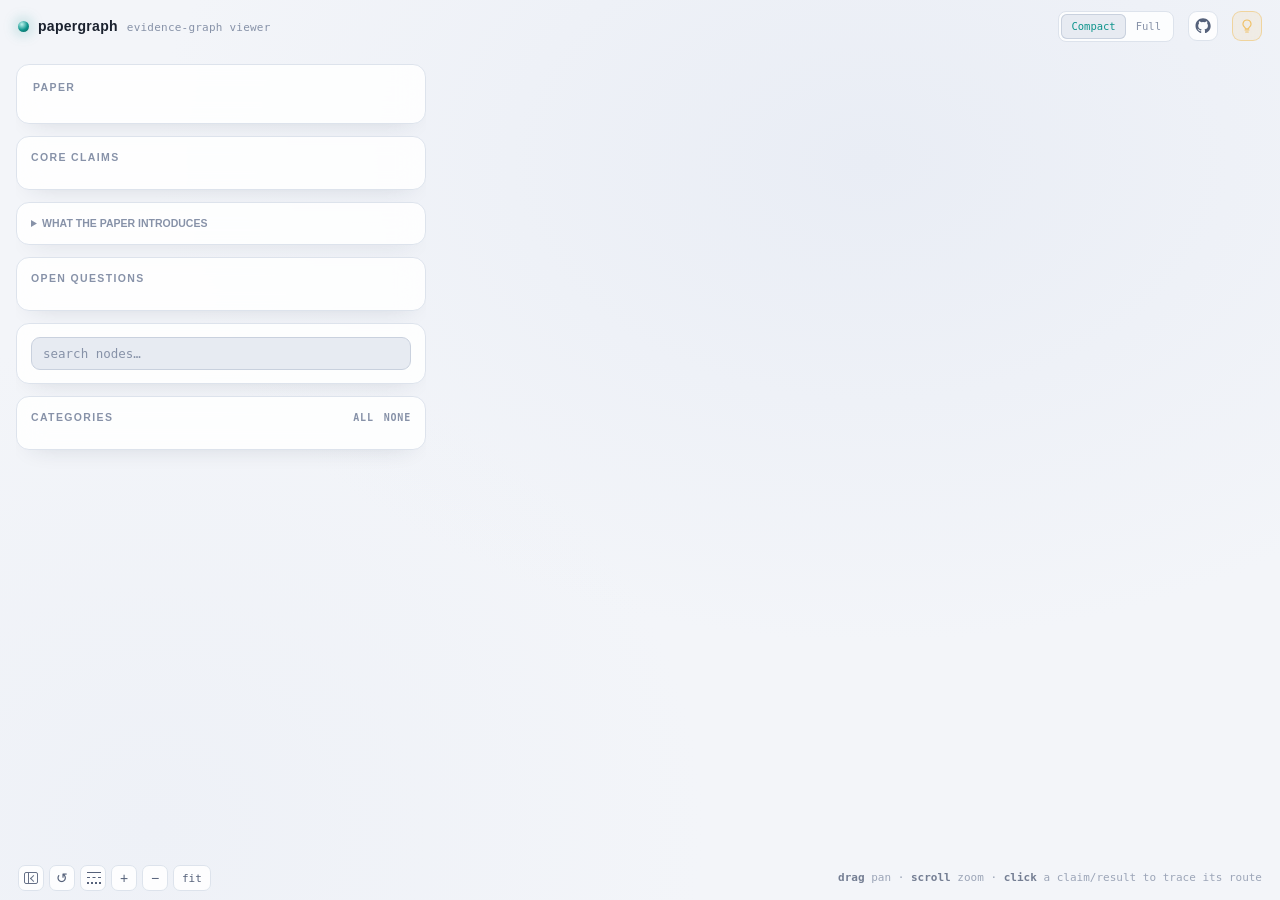
==== commit 650ef32f: "viewer: clarify comparison evidence and idle rendering" ====
--- a/src/papergraph/viewer/index.html
+++ b/src/papergraph/viewer/index.html
@@ -112,6 +112,8 @@
         aria-label="Collapse sidebar" aria-expanded="true"><span class="sidebar-glyph" aria-hidden="true"></span></button>
       <button id="pg-layout-reset" type="button" title="Restore default layout"
         aria-label="Restore default layout">&#8634;</button>
+      <button id="pg-line-guide" type="button" title="Explain line styles"
+        aria-label="Explain line styles" aria-expanded="false"><span class="line-guide-glyph" aria-hidden="true"></span></button>
       <button id="pg-zin" title="Zoom in">+</button>
       <button id="pg-zout" title="Zoom out">−</button>
       <button id="pg-zfit" title="Fit / reset" style="width:auto;padding:0 8px;font-size:11px;font-family:var(--mono)">fit</button>
@@ -120,6 +122,15 @@
     <div class="hint"><b>drag</b> pan · <b>scroll</b> zoom · <b>click</b> a claim/result to trace its route</div>
   </div>
 
+  <aside id="pg-line-guide-popover" class="line-guide-popover" hidden aria-label="Line guide">
+    <div class="line-guide-title">Line guide</div>
+    <div class="line-guide-row"><span class="line-guide-swatch structural"></span><span>Evidence flow</span></div>
+    <div class="line-guide-row"><span class="line-guide-swatch reconstructed"></span><span>Reconstructed relation</span></div>
+    <div class="line-guide-row"><span class="line-guide-swatch support"></span><span>Result supports Claim</span></div>
+    <div class="line-guide-row"><span class="line-guide-swatch comparison"><i></i></span><span>Comparison evidence in Claim browse</span></div>
+    <div class="line-guide-row"><span class="line-guide-swatch gap"></span><span>Recorded evidence gap</span></div>
+  </aside>
+
   <div id="pg-tip"></div>
 </div>
   <script src="app.js"></script>
--- a/src/papergraph/viewer/styles.css
+++ b/src/papergraph/viewer/styles.css
@@ -324,6 +324,18 @@
 .suphead .badge.reconstructed{background:rgba(139,127,214,.16);color:#b3a9ea}
 .lnknode{color:var(--ink);cursor:pointer;border-bottom:1px dotted var(--stroke2)}
 .lnknode:hover{color:var(--accent);border-color:var(--accent)}
+.declared-measurements{margin:10px 0 11px;padding:9px 10px;border-left:2px solid var(--stroke2);background:transparent}
+.declared-measurements.comparison{border-left-color:var(--accent)}
+.declared-measurements-title{display:table;padding:2px 6px;border:1px solid var(--accent-dim);border-radius:4px;
+  background:rgba(87,224,216,.09);font-family:var(--mono);font-size:10px;font-weight:700;letter-spacing:.06em;text-transform:uppercase;color:var(--accent)}
+.declared-measurements-note{margin:4px 0 7px;font-size:10.5px;line-height:1.45;color:var(--ink-faint)}
+.declared-measurements-table{margin-top:2px}
+.measurement-result{appearance:none;padding:0;border:0;background:transparent;color:var(--accent);font:inherit;text-align:left;cursor:pointer}
+.measurement-result:hover{text-decoration:underline}
+.measurement-qualifier{margin-top:2px;font-size:10.5px;color:var(--ink-faint)}
+.comparison-result-links{display:flex;flex-wrap:wrap;gap:5px;margin-top:8px;font-size:10.5px;color:var(--ink-faint);align-items:center}
+.scientific-value{font-variant-numeric:tabular-nums}
+.scientific-value sup{font-size:.72em;line-height:0;vertical-align:super}
 
 /* ---------- bottom bar ---------- */
 #pg-bot{position:absolute;left:0;right:0;bottom:0;height:44px;display:flex;align-items:center;
@@ -343,6 +355,21 @@
   backdrop-filter:blur(10px);-webkit-backdrop-filter:blur(10px)}
 #pg-bot .zoom button:hover{color:var(--ink);border-color:var(--accent-dim)}
 #pg-bot .zoom #pg-rail-toggle{display:grid;place-items:center;padding:0}
+.line-guide-glyph{position:relative;display:block;width:14px;height:12px;border-top:1.5px solid currentColor}
+.line-guide-glyph::before,.line-guide-glyph::after{content:"";position:absolute;left:0;width:14px}
+.line-guide-glyph::before{top:4px;border-top:1.5px dashed currentColor}
+.line-guide-glyph::after{top:9px;border-top:2px dotted currentColor}
+.line-guide-popover{position:absolute;z-index:9;left:18px;bottom:52px;width:246px;padding:11px 12px;
+  border:1px solid var(--stroke2);border-radius:8px;background:var(--panel-solid);box-shadow:0 12px 30px -14px rgba(0,0,0,.85);
+  font-size:11px;color:var(--ink-dim);pointer-events:auto}
+.line-guide-title{margin-bottom:8px;font-family:var(--mono);font-size:10px;font-weight:700;letter-spacing:.07em;text-transform:uppercase;color:var(--ink)}
+.line-guide-row{display:flex;align-items:center;gap:9px;min-height:23px;line-height:1.25}
+.line-guide-swatch{position:relative;display:block;flex:none;width:33px;border-top:2px solid var(--stroke2)}
+.line-guide-swatch.reconstructed{border-top-style:dashed}
+.line-guide-swatch.support{border-top-color:var(--k-claim);border-top-width:3px}
+.line-guide-swatch.comparison{border-top:2px dotted var(--accent)}
+.line-guide-swatch.comparison i{position:absolute;top:-4px;left:15px;width:7px;height:7px;background:var(--accent);transform:rotate(45deg)}
+.line-guide-swatch.gap{border-top:2px dashed var(--k-gap)}
 .sidebar-glyph{position:relative;width:14px;height:12px;border:1.25px solid currentColor;border-radius:2px;opacity:.9}
 .sidebar-glyph::before{content:"";position:absolute;left:3px;top:-1px;bottom:-1px;border-left:1.25px solid currentColor}
 .sidebar-glyph::after{content:"";position:absolute;right:1px;top:3px;width:4px;height:4px;
@@ -412,6 +439,7 @@
 :root[data-theme="light"] #pg-bot .zoom button,
 :root[data-theme="light"] #pg-top .icon-btn{box-shadow:0 10px 26px -16px rgba(30,40,60,.2)}
 :root[data-theme="light"] #pg-tip{box-shadow:0 10px 24px -12px rgba(30,40,60,.25)}
+:root[data-theme="light"] .line-guide-popover{box-shadow:0 10px 24px -12px rgba(30,40,60,.25)}
 :root[data-theme="light"] .search:focus{box-shadow:0 0 0 3px rgba(14,148,140,.12)}
 :root[data-theme="light"] .leg:hover,
 :root[data-theme="light"] .grp .g:hover,
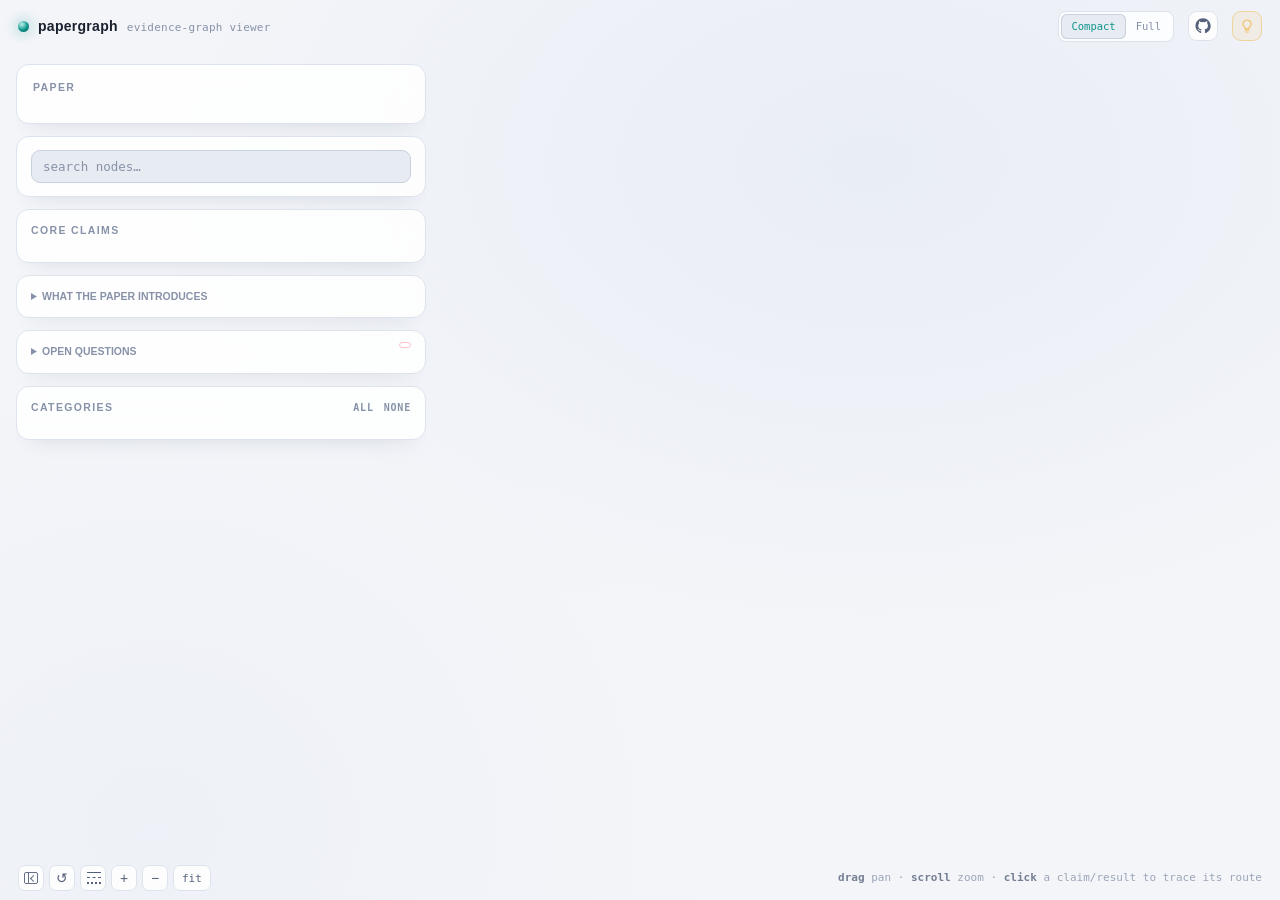
==== commit 1a8ab2ba: "feat: refine sidebar information hierarchy" ====
--- a/src/papergraph/viewer/index.html
+++ b/src/papergraph/viewer/index.html
@@ -46,6 +46,9 @@
       <div class="reading-basis" id="pg-reading-basis"></div>
       <div class="reading-stats" id="pg-reading-stats"></div>
     </section>
+    <div class="card">
+      <input class="search" id="pg-search" placeholder="search nodes…" autocomplete="off" spellcheck="false">
+    </div>
     <section class="card" id="pg-core-claims">
       <h2>Core claims</h2>
       <div class="reading-outline" id="pg-outline"></div>
@@ -54,13 +57,10 @@
       <summary>What the paper introduces</summary>
       <div id="pg-structural"></div>
     </details>
-    <section class="card questions-card">
-      <h2>Open questions</h2>
+    <details class="card introduces questions-card" id="pg-open-questions-card">
+      <summary>Open questions <span class="section-count" id="pg-open-questions-count"></span></summary>
       <div class="open-questions" id="pg-open-questions"></div>
-    </section>
-    <div class="card">
-      <input class="search" id="pg-search" placeholder="search nodes…" autocomplete="off" spellcheck="false">
-    </div>
+    </details>
     <div class="card">
       <div class="card-head">
         <h2>Categories</h2>
@@ -70,10 +70,10 @@
         </div>
       </div>
       <div class="legend" id="pg-legend"></div>
-    </div>
-    <div class="card full-only">
-      <h2>Graph</h2>
-      <div class="stats" id="pg-stats"></div>
+      <div class="graph-stats full-only">
+        <h2>Graph stats</h2>
+        <div class="stats" id="pg-stats"></div>
+      </div>
     </div>
   </div>
   <div id="pg-rail-resizer" role="separator" tabindex="0"
--- a/src/papergraph/viewer/styles.css
+++ b/src/papergraph/viewer/styles.css
@@ -112,6 +112,8 @@
 .introduces summary{padding:13px 14px;cursor:pointer;font-size:10.5px;font-weight:600;
   text-transform:uppercase;color:var(--ink-faint);list-style-position:inside}
 .introduces[open] summary{border-bottom:1px solid var(--stroke)}
+.section-count{float:right;font-family:var(--mono);font-size:9px;color:var(--k-gap);
+  border:1px solid rgba(255,92,108,.35);border-radius:5px;padding:2px 5px;margin-top:-2px}
 #pg-structural{padding:4px 14px 14px}
 .structural-group{padding:10px 0;border-bottom:1px solid var(--stroke)}
 .structural-group:last-child{border-bottom:0}
@@ -127,6 +129,8 @@
 .open-question .qcat{grid-column:2;font-family:var(--mono);font-size:9px;color:var(--ink-faint);
   text-transform:uppercase}
 .open-question-empty{font-size:11.5px;color:var(--ink-faint)}
+.graph-stats{margin-top:14px;padding-top:14px;border-top:1px solid var(--stroke)}
+.graph-stats h2{margin-bottom:10px}
 .card-head{display:flex;align-items:baseline;justify-content:space-between;margin-bottom:10px}
 .card-head h2{margin-bottom:0}
 .card-head .head-actions{display:flex;gap:10px}
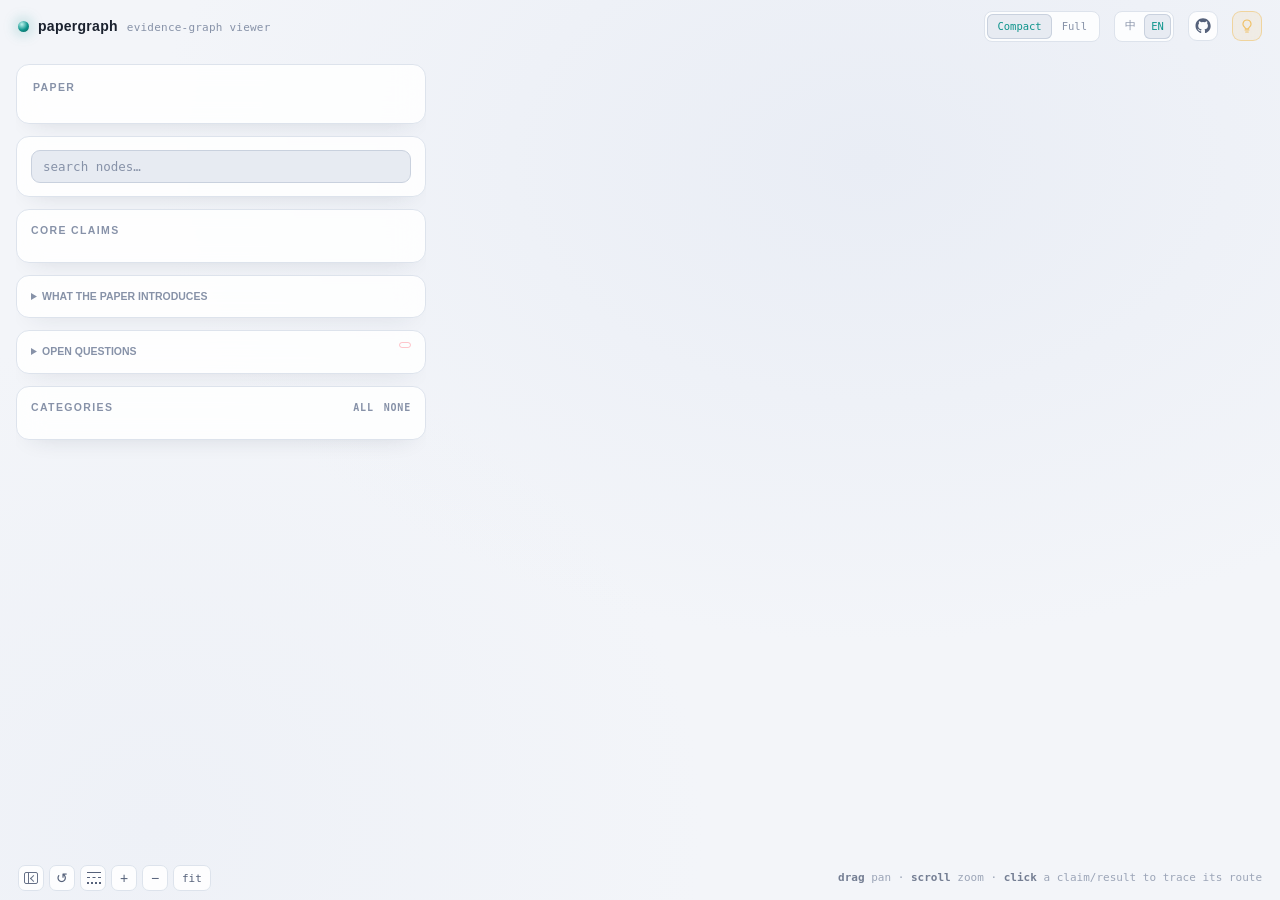
==== commit c880b928: "feat: add bilingual viewer and gap tiers" ====
--- a/src/papergraph/viewer/index.html
+++ b/src/papergraph/viewer/index.html
@@ -17,11 +17,15 @@
       <span class="sub">evidence-graph viewer</span>
     </div>
     <span class="paper" id="pg-paper"></span>
-    <div class="view-switch" role="group" aria-label="Graph view">
-      <button id="pg-mode-compact" class="active" type="button" aria-pressed="true">Compact</button>
-      <button id="pg-mode-full" type="button" aria-pressed="false">Full</button>
+    <div class="view-switch" role="group" aria-label="Graph view" data-i18n-aria="graphView">
+      <button id="pg-mode-compact" class="active" type="button" aria-pressed="true" data-i18n="compact">Compact</button>
+      <button id="pg-mode-full" type="button" aria-pressed="false" data-i18n="full">Full</button>
     </div>
-    <a class="icon-btn" id="pg-github" href="https://github.com/ZakuZakuu/papergraph" target="_blank" rel="noopener noreferrer" title="View on GitHub" aria-label="View on GitHub">
+    <div class="language-switch" role="group" aria-label="Language" data-i18n-aria="language">
+      <button id="pg-lang-zh" type="button" aria-pressed="false" data-i18n="languageChinese">中</button>
+      <button id="pg-lang-en" class="active" type="button" aria-pressed="true" data-i18n="languageEnglish">EN</button>
+    </div>
+    <a class="icon-btn" id="pg-github" href="https://github.com/ZakuZakuu/papergraph" target="_blank" rel="noopener noreferrer" title="View on GitHub" aria-label="View on GitHub" data-i18n-title="viewGithub" data-i18n-aria="viewGithub">
       <svg viewBox="0 0 24 24" width="16" height="16" fill="currentColor">
         <path d="M12 .5C5.73.5.75 5.48.75 11.75c0 5.02 3.26 9.28 7.78 10.78.57.1.78-.25.78-.55
           0-.27-.01-1.16-.02-2.11-3.17.69-3.84-1.35-3.84-1.35-.52-1.32-1.26-1.67-1.26-1.67-1.03-.7.08-.69.08-.69
@@ -41,94 +45,94 @@
 
   <div id="pg-rail">
     <section class="card paper-overview">
-      <h2>Paper</h2>
+      <h2 data-i18n="paper">Paper</h2>
       <div class="paper-summary" id="pg-paper-summary"></div>
       <div class="reading-basis" id="pg-reading-basis"></div>
       <div class="reading-stats" id="pg-reading-stats"></div>
     </section>
     <div class="card">
-      <input class="search" id="pg-search" placeholder="search nodes…" autocomplete="off" spellcheck="false">
+      <input class="search" id="pg-search" placeholder="search nodes…" data-i18n-placeholder="searchPlaceholder" autocomplete="off" spellcheck="false">
     </div>
     <section class="card" id="pg-core-claims">
-      <h2>Core claims</h2>
+      <h2 data-i18n="coreClaims">Core claims</h2>
       <div class="reading-outline" id="pg-outline"></div>
     </section>
     <details class="card introduces" id="pg-introduces">
-      <summary>What the paper introduces</summary>
+      <summary data-i18n="introduces">What the paper introduces</summary>
       <div id="pg-structural"></div>
     </details>
     <details class="card introduces questions-card" id="pg-open-questions-card">
-      <summary>Open questions <span class="section-count" id="pg-open-questions-count"></span></summary>
+      <summary><span data-i18n="openQuestions">Open questions</span> <span class="section-count" id="pg-open-questions-count"></span></summary>
       <div class="open-questions" id="pg-open-questions"></div>
     </details>
     <div class="card">
       <div class="card-head">
-        <h2>Categories</h2>
+        <h2 data-i18n="categories">Categories</h2>
         <div class="head-actions">
-          <button type="button" id="pg-legend-all">All</button>
-          <button type="button" id="pg-legend-none">None</button>
+          <button type="button" id="pg-legend-all" data-i18n="all">All</button>
+          <button type="button" id="pg-legend-none" data-i18n="none">None</button>
         </div>
       </div>
       <div class="legend" id="pg-legend"></div>
       <div class="graph-stats full-only">
-        <h2>Graph stats</h2>
+        <h2 data-i18n="graphStats">Graph stats</h2>
         <div class="stats" id="pg-stats"></div>
       </div>
     </div>
   </div>
   <div id="pg-rail-resizer" role="separator" tabindex="0"
-    aria-label="Resize sidebar" aria-orientation="vertical"
+    aria-label="Resize sidebar" data-i18n-aria="resizeSidebar" aria-orientation="vertical"
     aria-valuemin="320" aria-valuemax="600" aria-valuenow="410"></div>
 
   <div id="pg-claim-browser" class="detail-panel claim-panel">
     <div class="ihead">
-      <button class="iclose" id="pg-claim-close" title="Close claim browser" aria-label="Close claim browser">✕</button>
+      <button class="iclose" id="pg-claim-close" title="Close claim browser" aria-label="Close claim browser" data-i18n-title="closeClaim" data-i18n-aria="closeClaim">✕</button>
       <div id="pg-claim-head"></div>
     </div>
     <div class="ibody" id="pg-claim-body"></div>
   </div>
   <div id="pg-claim-resizer" role="separator" tabindex="0"
-    aria-label="Resize claim browser" aria-orientation="vertical"
+    aria-label="Resize claim browser" data-i18n-aria="resizeClaim" aria-orientation="vertical"
     aria-valuemin="300" aria-valuemax="520" aria-valuenow="372"></div>
 
   <div id="pg-detail-inspector" class="detail-panel node-panel">
     <div class="ihead">
-      <button class="iclose" id="pg-detail-close" title="Close inspector" aria-label="Close inspector">✕</button>
+      <button class="iclose" id="pg-detail-close" title="Close inspector" aria-label="Close inspector" data-i18n-title="closeInspector" data-i18n-aria="closeInspector">✕</button>
       <div id="pg-detail-head"></div>
     </div>
     <div class="ibody" id="pg-detail-body"></div>
   </div>
   <div id="pg-detail-resizer" role="separator" tabindex="0"
-    aria-label="Resize node inspector" aria-orientation="vertical"
+    aria-label="Resize node inspector" data-i18n-aria="resizeInspector" aria-orientation="vertical"
     aria-valuemin="300" aria-valuemax="520" aria-valuenow="372"></div>
-  <div class="claim-detail-tabs" id="pg-mobile-tabs" aria-label="Inspector view">
-    <button type="button" id="pg-tab-claim" class="active">Claim</button>
-    <button type="button" id="pg-tab-detail">Node</button>
+  <div class="claim-detail-tabs" id="pg-mobile-tabs" aria-label="Inspector view" data-i18n-aria="inspectorView">
+    <button type="button" id="pg-tab-claim" class="active" data-i18n="claim">Claim</button>
+    <button type="button" id="pg-tab-detail" data-i18n="node">Node</button>
   </div>
 
   <div id="pg-bot">
     <div class="zoom">
       <button id="pg-rail-toggle" type="button" title="Collapse sidebar"
-        aria-label="Collapse sidebar" aria-expanded="true"><span class="sidebar-glyph" aria-hidden="true"></span></button>
+        aria-label="Collapse sidebar" data-i18n-title="collapseSidebar" data-i18n-aria="collapseSidebar" aria-expanded="true"><span class="sidebar-glyph" aria-hidden="true"></span></button>
       <button id="pg-layout-reset" type="button" title="Restore default layout"
-        aria-label="Restore default layout">&#8634;</button>
+        aria-label="Restore default layout" data-i18n-title="restoreLayout" data-i18n-aria="restoreLayout">&#8634;</button>
       <button id="pg-line-guide" type="button" title="Explain line styles"
-        aria-label="Explain line styles" aria-expanded="false"><span class="line-guide-glyph" aria-hidden="true"></span></button>
-      <button id="pg-zin" title="Zoom in">+</button>
-      <button id="pg-zout" title="Zoom out">−</button>
-      <button id="pg-zfit" title="Fit / reset" style="width:auto;padding:0 8px;font-size:11px;font-family:var(--mono)">fit</button>
+        aria-label="Explain line styles" data-i18n-title="explainLines" data-i18n-aria="explainLines" aria-expanded="false"><span class="line-guide-glyph" aria-hidden="true"></span></button>
+      <button id="pg-zin" title="Zoom in" data-i18n-title="zoomIn">+</button>
+      <button id="pg-zout" title="Zoom out" data-i18n-title="zoomOut">−</button>
+      <button id="pg-zfit" title="Fit / reset" data-i18n-title="fit" style="width:auto;padding:0 8px;font-size:11px;font-family:var(--mono)">fit</button>
     </div>
     <div class="crumb" id="pg-crumb" style="display:none"></div>
-    <div class="hint"><b>drag</b> pan · <b>scroll</b> zoom · <b>click</b> a claim/result to trace its route</div>
+    <div class="hint"><b data-i18n="dragHint">drag</b> <span data-i18n="panHint">pan</span> · <b data-i18n="scrollHint">scroll</b> <span data-i18n="zoomHint">zoom</span> · <b data-i18n="clickHint">click</b> <span data-i18n="traceHint">a claim/result to trace its route</span></div>
   </div>
 
-  <aside id="pg-line-guide-popover" class="line-guide-popover" hidden aria-label="Line guide">
-    <div class="line-guide-title">Line guide</div>
-    <div class="line-guide-row"><span class="line-guide-swatch structural"></span><span>Evidence flow</span></div>
-    <div class="line-guide-row"><span class="line-guide-swatch reconstructed"></span><span>Reconstructed relation</span></div>
-    <div class="line-guide-row"><span class="line-guide-swatch support"></span><span>Result supports Claim</span></div>
-    <div class="line-guide-row"><span class="line-guide-swatch comparison"><i></i></span><span>Comparison evidence in Claim browse</span></div>
-    <div class="line-guide-row"><span class="line-guide-swatch gap"></span><span>Recorded evidence gap</span></div>
+  <aside id="pg-line-guide-popover" class="line-guide-popover" hidden aria-label="Line guide" data-i18n-aria="lineGuide">
+    <div class="line-guide-title" data-i18n="lineGuide">Line guide</div>
+    <div class="line-guide-row"><span class="line-guide-swatch structural"></span><span data-i18n="evidenceFlow">Evidence flow</span></div>
+    <div class="line-guide-row"><span class="line-guide-swatch reconstructed"></span><span data-i18n="reconstructedRelation">Reconstructed relation</span></div>
+    <div class="line-guide-row"><span class="line-guide-swatch support"></span><span data-i18n="supportsClaim">Result supports Claim</span></div>
+    <div class="line-guide-row"><span class="line-guide-swatch comparison"><i></i></span><span data-i18n="comparisonEvidence">Comparison evidence in Claim browse</span></div>
+    <div class="line-guide-row"><span class="line-guide-swatch gap"></span><span data-i18n="recordedGap">Recorded evidence gap</span></div>
   </aside>
 
   <div id="pg-tip"></div>
--- a/src/papergraph/viewer/styles.css
+++ b/src/papergraph/viewer/styles.css
@@ -37,6 +37,12 @@
   color:var(--ink-faint);font-family:var(--mono);font-size:10.5px;cursor:pointer}
 .view-switch button:hover{color:var(--ink)}
 .view-switch button.active{background:var(--bg2);color:var(--accent);box-shadow:inset 0 0 0 1px var(--stroke2)}
+.language-switch{display:flex;align-items:center;padding:2px;border:1px solid var(--stroke);
+  border-radius:8px;background:var(--panel);pointer-events:auto}
+.language-switch button{height:25px;min-width:27px;padding:0 7px;border:0;border-radius:6px;background:transparent;
+  color:var(--ink-faint);font-family:var(--mono);font-size:10.5px;cursor:pointer}
+.language-switch button:hover{color:var(--ink)}
+.language-switch button.active{background:var(--bg2);color:var(--accent);box-shadow:inset 0 0 0 1px var(--stroke2)}
 #pg-top .icon-btn{pointer-events:auto;display:grid;place-items:center;
   width:30px;height:30px;border-radius:9px;border:1px solid var(--stroke);
   background:var(--panel);backdrop-filter:blur(10px);-webkit-backdrop-filter:blur(10px);
@@ -128,6 +134,17 @@
 .open-question .qtext{font-size:12px;line-height:1.4}
 .open-question .qcat{grid-column:2;font-family:var(--mono);font-size:9px;color:var(--ink-faint);
   text-transform:uppercase}
+.open-question.detail-question{border-color:rgba(167,101,112,.18);background:rgba(167,101,112,.035)}
+.open-question.detail-question .qmark{color:#b87882}
+.open-question.detail-question:hover{border-color:rgba(208,132,142,.4)}
+.gap-tier-label{display:flex;align-items:center;justify-content:space-between;margin:2px 0 4px;
+  font-family:var(--mono);font-size:9px;letter-spacing:.09em;text-transform:uppercase;color:var(--k-gap)}
+.gap-tier-label span,.gap-tier-details .section-count{font-size:9px;color:var(--ink-faint);border-color:var(--stroke2)}
+.gap-tier-details{margin-top:8px;border-top:1px solid var(--stroke);padding-top:7px}
+.gap-tier-details summary{cursor:pointer;list-style-position:inside;font-family:var(--mono);font-size:9px;
+  letter-spacing:.08em;text-transform:uppercase;color:var(--ink-faint)}
+.gap-tier-details[open] summary{color:var(--ink-dim);margin-bottom:7px}
+.detail-gap-list{display:flex;flex-direction:column;gap:6px}
 .open-question-empty{font-size:11.5px;color:var(--ink-faint)}
 .graph-stats{margin-top:14px;padding-top:14px;border-top:1px solid var(--stroke)}
 .graph-stats h2{margin-bottom:10px}
@@ -402,12 +419,22 @@
   .claim-browsing.detail-tab-active #pg-claim-resizer{display:none!important}
 }
 @media (max-width:900px){
-  #pg-rail{width:calc(100vw - 32px);right:16px;bottom:auto;max-height:44vh}
+  #pg-top{height:calc(52px + env(safe-area-inset-top));padding-top:env(safe-area-inset-top)}
+  #pg-bot{height:calc(44px + env(safe-area-inset-bottom));padding-bottom:env(safe-area-inset-bottom)}
+  #pg-bot .hint{display:none}
+  #pg-rail{top:calc(58px + env(safe-area-inset-top));left:12px;right:12px;bottom:auto;width:auto;
+    max-height:min(46vh,460px);max-height:min(46dvh,460px);
+    padding:0 4px 10px 0;border:1px solid var(--stroke2);border-radius:16px;
+    background:rgba(20,26,36,.76);box-shadow:0 20px 48px -24px rgba(0,0,0,.9);
+    overflow-x:hidden;overflow-y:auto;overscroll-behavior:contain;scrollbar-gutter:stable;
+    transition:transform .2s ease,opacity .18s ease}
+  #pg-rail>.card{flex:0 0 auto}
+  #pg-root.detail-open:not(.claim-browsing) #pg-rail{transform:translateY(-10px);opacity:0;pointer-events:none}
   #pg-root.claim-browsing #pg-rail{display:none}
   #pg-rail-resizer{display:none}
   .rail-collapsed #pg-rail{display:none}
   #pg-detail-resizer,#pg-claim-resizer{display:none!important}
-  .detail-panel{width:calc(100vw - 32px);top:auto;bottom:52px;height:min(56vh,440px)}
+  .detail-panel{width:calc(100vw - 32px);top:auto;bottom:calc(52px + env(safe-area-inset-bottom));height:min(56vh,440px)}
   .claim-browsing #pg-detail-inspector{right:16px}
   .claim-browsing #pg-detail-inspector.open{visibility:hidden}
   .claim-browsing.detail-tab-active #pg-claim-browser{visibility:hidden}
@@ -421,8 +448,25 @@
   #pg-top .paper{display:none}
   #pg-top .sub{display:none}
   .view-switch{margin-left:auto}
+  #pg-top{gap:7px;padding-left:12px;padding-right:12px}
+  .language-switch button{min-width:25px;padding:0 5px}
+}
+@media (max-width:900px) and (max-height:700px){
+  #pg-rail{max-height:min(38vh,320px);max-height:min(38dvh,320px)}
+}
+@media (max-width:600px){
+  #pg-top{gap:5px;padding-left:10px;padding-right:10px}
+  #pg-top #pg-github{display:none}
+  #pg-top h1{font-size:13px}
+  .view-switch button{padding-left:7px;padding-right:7px}
+  #pg-rail{left:10px;right:10px;top:calc(56px + env(safe-area-inset-top));max-height:min(42vh,390px);max-height:min(42dvh,390px);
+    border-radius:18px;padding-right:2px;padding-bottom:calc(9px + env(safe-area-inset-bottom))}
+  #pg-rail>.card{border-radius:10px;padding:12px}
 }
 @media (prefers-reduced-motion:reduce){.detail-panel{transition:none}}
+@media (max-width:900px){
+  :root[data-theme="light"] #pg-rail{background:rgba(255,255,255,.9)}
+}
 
 /* ---------- light theme (data-theme="light", set by the bulb toggle in app.js;
    defaults to the OS preference on first load, then remembers the manual choice) ---------- */
@@ -457,6 +501,8 @@
 :root[data-theme="light"] .avail.absent{background:rgba(211,52,68,.13);color:#b3243b}
 :root[data-theme="light"] .gapcard{background:rgba(211,52,68,.06);border-color:rgba(211,52,68,.28)}
 :root[data-theme="light"] .gapcard .q{color:#9c2436}
+:root[data-theme="light"] .open-question.detail-question{border-color:rgba(168,121,128,.25);background:rgba(168,121,128,.045)}
+:root[data-theme="light"] .open-question.detail-question .qmark{color:#a9626d}
 :root[data-theme="light"] .hlbadge{color:#8a5c1c;border-color:rgba(176,116,32,.5);background:rgba(176,116,32,.10)}
 :root[data-theme="light"] .suphead .badge.explicit{background:rgba(24,128,72,.14);color:#137a41}
 :root[data-theme="light"] .suphead .badge.reconstructed{background:rgba(108,90,196,.14);color:#5b46b8}
